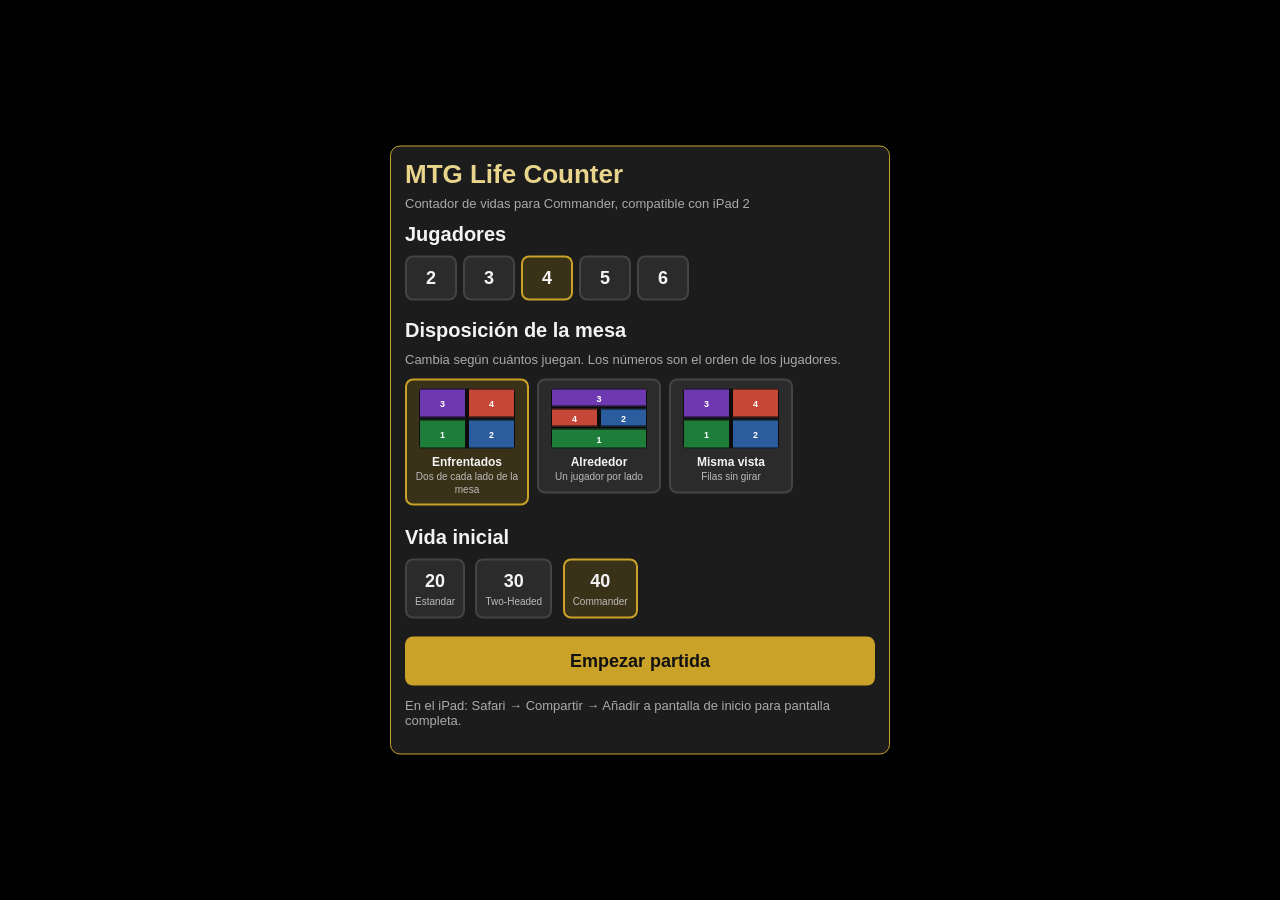
==== index.html @ 882ebb2c "Agregar icono aplicacion" ====
<!DOCTYPE html>
<html lang="es">
<head>
  <meta charset="utf-8">
  <meta http-equiv="X-UA-Compatible" content="IE=edge">
  <meta name="viewport" content="width=device-width, initial-scale=1.0, maximum-scale=1.0, user-scalable=no">
  <meta name="apple-mobile-web-app-capable" content="yes">
  <meta name="mobile-web-app-capable" content="yes">
  <meta name="apple-mobile-web-app-status-bar-style" content="black">
  <meta name="apple-mobile-web-app-title" content="Life Counter">
  <meta name="format-detection" content="telephone=no">
  <meta name="referrer" content="no-referrer">
  <title>MTG Life Counter</title>
  <link rel="manifest" href="manifest.webmanifest">
  <link rel="apple-touch-icon" href="assets/icon-180.png">
  <link rel="icon" type="image/png" sizes="192x192" href="assets/icon-192.png">
  <link rel="icon" href="favicon.svg" type="image/svg+xml">
  <meta name="theme-color" content="#000000">
  <link rel="stylesheet" href="css/app.css?v=49">
</head>
<body>
  <div id="app">
    <div id="board"></div>
    <button type="button" id="hub" class="hidden" data-act="hub" title="Menú">
      <span class="hub-shape hub-shape-out"></span>
      <span class="hub-shape hub-shape-in"></span>
      <span class="hub-bars"></span>
      <span class="hub-x">X</span>
    </button>
    <div id="winner-banner" class="hidden">
      <span id="winner-text"></span>
    </div>
    <svg id="drag-arrow" class="drag-arrow" xmlns="http://www.w3.org/2000/svg">
      <line id="drag-arrow-shadow"></line>
      <line id="drag-arrow-line"></line>
      <polygon id="drag-arrow-head"></polygon>
    </svg>
  </div>

  <div id="overlay-setup" class="overlay is-open">
    <div class="modal modal-wide">
      <h1>MTG Life Counter</h1>
      <p class="sub">Contador de vidas para Commander, compatible con iPad 2</p>

      <div id="continue-wrap" class="hidden">
        <button type="button" class="btn-gold" id="btn-continue">Continuar partida</button>
      </div>

      <h2>Jugadores</h2>
      <div id="count-row" class="choice-row"></div>

      <h2>Disposición de la mesa</h2>
      <p class="sub">Cambia según cuántos juegan. Los números son el orden de los jugadores.</p>
      <div id="layout-row" class="layout-row"></div>

      <h2>Vida inicial</h2>
      <div class="choice-row">
        <button type="button" class="choice" data-life="20">20<br><small>Estandar</small></button>
        <button type="button" class="choice" data-life="30">30<br><small>Two-Headed</small></button>
        <button type="button" class="choice selected" data-life="40">40<br><small>Commander</small></button>
      </div>

      <div class="start-row">
        <button type="button" class="btn-gold btn-lg" id="btn-start">Empezar partida</button>
      </div>
      <p class="hint">En el iPad: Safari &rarr; Compartir &rarr; A&ntilde;adir a pantalla de inicio para pantalla completa.</p>
    </div>
  </div>

  <div id="overlay-first" class="overlay">
    <div class="modal">
      <h2>¿Quién arranca?</h2>
      <p class="sub">Ese jugador queda en turno. Los demás se ven más oscuros. Siguiente pasa al próximo.</p>
      <div id="first-row"></div>
    </div>
  </div>

  <div id="overlay-player" class="overlay">
    <div class="modal">
      <h2 id="player-modal-title">Jugador</h2>
      <label class="field">Nombre
        <input type="text" id="player-name" maxlength="18" autocomplete="off" autocorrect="off">
      </label>
      <h3>Color</h3>
      <div id="color-row" class="color-row"></div>
      <h3>Fondo de carta</h3>
      <p class="sub">Busca el nombre en Scryfall (gratis) y se usa el arte como fondo.</p>
      <div class="search-row">
        <input type="text" id="player-card-query" placeholder="Atraxa" autocomplete="off" autocorrect="off" autocapitalize="off" spellcheck="false">
        <button type="button" class="btn-gold" id="btn-player-card-go">Buscar</button>
      </div>
      <div id="player-card-suggest" class="suggest-list"></div>
      <div id="player-card-status" class="sub"></div>
      <div id="player-card-preview"></div>
      <button type="button" class="btn" id="btn-player-card-clear">Quitar fondo</button>
      <label class="check">
        <input type="checkbox" id="player-partners"> Comandantes partner (2 da&ntilde;os de comandante)
      </label>
      <h3>Da&ntilde;o de comandante</h3>
      <p class="sub">Letal a 21. El + tambi&eacute;n resta vida.</p>
      <div id="cmd-list"></div>
      <h3>Contadores</h3>
      <div id="counter-list"></div>
      <div class="modal-actions">
        <button type="button" class="btn" id="btn-kill">Eliminar / revivir</button>
        <button type="button" class="btn-gold" id="btn-player-close">Listo</button>
      </div>
    </div>
  </div>

  <div id="overlay-keypad" class="overlay">
    <div class="modal modal-sm">
      <h2 id="keypad-title">Vida</h2>
      <div id="keypad-value">0</div>
      <div id="keypad"></div>
      <div class="modal-actions">
        <button type="button" class="btn" id="btn-keypad-cancel">Cancelar</button>
        <button type="button" class="btn-gold" id="btn-keypad-ok">OK</button>
      </div>
    </div>
  </div>

  <div id="overlay-dice" class="overlay">
    <div class="modal">
      <h2>Dados y moneda</h2>
      <div class="choice-row" id="dice-types"></div>
      <div class="dice-count-row">
        <span>Cantidad</span>
        <button type="button" class="tb-icon" id="dice-minus">-</button>
        <strong id="dice-count">1</strong>
        <button type="button" class="tb-icon" id="dice-plus">+</button>
      </div>
      <button type="button" class="btn-gold btn-lg" id="btn-roll">Tirar</button>
      <div id="dice-result"></div>
      <div class="modal-actions">
        <button type="button" class="btn" id="btn-coin">Moneda</button>
        <button type="button" class="btn" id="btn-dice-close">Cerrar</button>
      </div>
    </div>
  </div>

  <div id="overlay-high" class="overlay">
    <div class="modal">
      <h2>High roll (d20)</h2>
      <p class="sub">Quien saque m&aacute;s alto empieza.</p>
      <button type="button" class="btn-gold btn-lg" id="btn-high-roll">Tirar d20</button>
      <div id="high-result"></div>
      <div class="modal-actions">
        <button type="button" class="btn" id="btn-high-close">Cerrar</button>
      </div>
    </div>
  </div>

  <div id="overlay-search" class="overlay">
    <div class="modal modal-wide">
      <h2>Buscar carta</h2>
      <div class="search-row">
        <input type="text" id="card-query" placeholder="Lightning Bolt" autocomplete="off" autocorrect="off" autocapitalize="off">
        <button type="button" class="btn-gold" id="btn-card-go">Buscar</button>
      </div>
      <div id="card-status" class="sub"></div>
      <div id="card-result"></div>
      <div class="modal-actions">
        <button type="button" class="btn" id="btn-search-close">Cerrar</button>
      </div>
    </div>
  </div>

  <div id="overlay-plane" class="overlay">
    <div class="modal">
      <h2>Dado planar</h2>
      <p class="sub">4 caras vac&iacute;as, 1 caos y 1 planeswalk. El texto de los planos se lee de las cartas f&iacute;sicas.</p>
      <button type="button" class="btn-gold btn-lg" id="btn-planar-roll">Tirar dado planar</button>
      <div id="planar-result" class="planar-face">-</div>
      <label class="field">Plano actual
        <input type="text" id="plane-name" maxlength="40" placeholder="Nombre del plano" autocomplete="off">
      </label>
      <div class="modal-actions">
        <button type="button" class="btn" id="btn-plane-close">Cerrar</button>
      </div>
    </div>
  </div>

  <div id="overlay-layout" class="overlay">
    <div class="modal modal-wide">
      <h2>Disposición de la mesa</h2>
      <p class="sub">No se reinicia la partida, solo cambia cómo se sientan.</p>
      <div id="layout-row-game" class="layout-row"></div>
      <div class="modal-actions">
        <button type="button" class="btn-gold" id="btn-layout-close">Listo</button>
      </div>
    </div>
  </div>

  <div id="overlay-menu" class="overlay">
    <div class="modal">
      <h2>Menú</h2>
      <h3>Partida</h3>
      <button type="button" class="menu-item" id="btn-new" data-act="new">Nueva partida</button>
      <button type="button" class="menu-item" id="btn-fs" data-act="fs">Pantalla completa</button>
      <button type="button" class="menu-item" id="btn-layout" data-act="layout">Disposición de la mesa</button>
      <h3>Comandantes por jugador</h3>
      <p class="sub">1 es un solo comandante. 2 agrega un segundo daño de comandante.</p>
      <div id="menu-cmd-counts"></div>
      <h3>Herramientas</h3>
      <button type="button" class="menu-item" id="btn-chart" data-act="chart">Gráfico de vida</button>
      <button type="button" class="menu-item" id="btn-dice" data-act="dice">Dados y moneda</button>
      <button type="button" class="menu-item" id="btn-high" data-act="high">High roll (d20)</button>
      <button type="button" class="menu-item" id="btn-search" data-act="search">Buscar carta</button>
      <button type="button" class="menu-item" id="btn-plane" data-act="plane">Dado planar</button>
      <h3>Turno</h3>
      <div class="counter-row">
        <span id="turn-who">Turno</span>
        <div class="ctr-btns">
          <button type="button" id="btn-turn-prev" data-act="turn-prev">-</button>
          <strong id="turn-label">1</strong>
          <button type="button" id="btn-turn-next" data-act="turn-next">+</button>
        </div>
      </div>
      <h3>Cronómetro</h3>
      <div class="counter-row">
        <span id="timer-label">00:00</span>
        <div class="ctr-btns">
          <button type="button" id="btn-timer" data-act="timer">&#9654;</button>
        </div>
      </div>
      <div class="modal-actions">
        <button type="button" class="btn-gold" id="btn-menu-close">Listo</button>
      </div>
    </div>
  </div>

  <div id="overlay-strike" class="overlay">
    <div class="modal modal-sm">
      <h2 id="strike-title">Daño normal</h2>
      <p class="sub" id="strike-sub"></p>
      <div id="strike-value" class="strike-value">1</div>
      <div class="strike-row">
        <button type="button" class="btn" id="strike-minus" data-act="strike-minus">-</button>
        <button type="button" class="btn" id="strike-plus" data-act="strike-plus">+</button>
      </div>
      <div class="modal-actions">
        <button type="button" class="btn" id="strike-cancel" data-act="strike-cancel">Cancelar</button>
        <button type="button" class="btn-gold" id="strike-ok" data-act="strike-ok">Aplicar</button>
      </div>
    </div>
  </div>

  <div id="overlay-chart" class="overlay">
    <div class="modal modal-wide">
      <h2>Vida por turno</h2>
      <p class="sub">Cada línea es un jugador. El número marca el daño normal recibido en ese turno.</p>
      <div id="life-chart"></div>
      <div class="modal-actions">
        <button type="button" class="btn-gold" id="btn-chart-close" data-act="chart-close">Cerrar</button>
      </div>
    </div>
  </div>

  <div id="overlay-confirm" class="overlay">
    <div class="modal modal-sm">
      <h2>Nueva partida</h2>
      <p>Se pierde el progreso actual de la mesa.</p>
      <div class="modal-actions">
        <button type="button" class="btn" id="btn-confirm-no">Cancelar</button>
        <button type="button" class="btn-gold" id="btn-confirm-yes">Nueva</button>
      </div>
    </div>
  </div>

  <script src="js/app.js?v=53"></script>
</body>
</html>
---- css/app.css ----
html, body {
  margin: 0;
  padding: 0;
  width: 100%;
  height: 100%;
  overflow: hidden;
  background: #0b0b0b;
  color: #f3f3f3;
  font-family: Helvetica, Arial, sans-serif;
  -webkit-user-select: none;
  -moz-user-select: none;
  -ms-user-select: none;
  user-select: none;
  -webkit-tap-highlight-color: rgba(0, 0, 0, 0);
  -webkit-text-size-adjust: 100%;
  touch-action: none;
  -ms-touch-action: none;
  overscroll-behavior: none;
}

body {
  position: fixed;
  left: 0;
  top: 0;
}

* {
  -webkit-box-sizing: border-box;
  -moz-box-sizing: border-box;
  box-sizing: border-box;
}

button {
  -webkit-appearance: none;
  -moz-appearance: none;
  appearance: none;
  border: 0;
  margin: 0;
  font-family: inherit;
  color: inherit;
  background: transparent;
  cursor: pointer;
}

input[type="text"] {
  -webkit-appearance: none;
  appearance: none;
  font-family: inherit;
  font-size: 18px;
  width: 100%;
  padding: 10px 12px;
  border: 1px solid #555;
  background: #111;
  color: #fff;
  border-radius: 6px;
  -webkit-user-select: text;
  user-select: text;
}

#app {
  position: absolute;
  left: 0;
  top: 0;
  right: 0;
  bottom: 0;
  touch-action: none;
  -ms-touch-action: none;
}

.tb-btn,
.tb-icon {
  display: inline-block;
  height: 36px;
  line-height: 36px;
  padding: 0 8px;
  margin: 0 4px 0 0;
  background: #2a2a2a;
  border-radius: 5px;
  font-size: 13px;
  vertical-align: top;
  border: 1px solid #444;
  text-align: center;
}

.tb-icon {
  width: 36px;
  padding: 0;
  font-size: 13px;
}

.tb-group {
  display: inline-block;
  vertical-align: top;
  height: 36px;
  margin: 0 4px 0 0;
  background: #222;
  border-radius: 5px;
  padding: 0 3px;
  border: 1px solid #333;
  font-size: 0;
  line-height: 0;
}

.tb-group span {
  display: inline-block;
  min-width: 64px;
  text-align: center;
  font-size: 12px;
  line-height: 36px;
  height: 36px;
  vertical-align: top;
}

.tb-group .tb-icon {
  margin: 0;
  vertical-align: top;
}

#board {
  position: absolute;
  left: 0;
  top: 0;
  right: 0;
  bottom: 0;
  background: #050505;
}

#hub {
  position: absolute;
  left: 50%;
  top: 50%;
  width: 58px;
  height: 66px;
  margin-left: -29px;
  margin-top: -33px;
  z-index: 9;
  padding: 0;
  background: transparent;
  overflow: visible;
}

.hub-shape {
  position: absolute;
  left: 50%;
  width: 50px;
  height: 28px;
  margin-left: -25px;
  top: 19px;
}

.hub-shape:before,
.hub-shape:after {
  content: '';
  position: absolute;
  left: 0;
  width: 0;
  height: 0;
  border-left: 25px solid transparent;
  border-right: 25px solid transparent;
}

.hub-shape:before {
  bottom: 100%;
}

.hub-shape:after {
  top: 100%;
}

.hub-shape-out {
  background: #c9a227;
}

.hub-shape-out:before {
  border-bottom: 14px solid #c9a227;
}

.hub-shape-out:after {
  border-top: 14px solid #c9a227;
}

.hub-shape-in {
  width: 44px;
  height: 24px;
  margin-left: -22px;
  top: 21px;
  background: #161616;
}

.hub-shape-in:before {
  border-left-width: 22px;
  border-right-width: 22px;
  border-bottom: 13px solid #161616;
}

.hub-shape-in:after {
  border-left-width: 22px;
  border-right-width: 22px;
  border-top: 13px solid #161616;
}

.hub-bars,
.hub-bars:before,
.hub-bars:after {
  position: absolute;
  left: 50%;
  width: 16px;
  height: 2px;
  margin-left: -8px;
  background: #fff;
}

.hub-bars {
  top: 32px;
}

.hub-bars:before,
.hub-bars:after {
  content: '';
  left: 0;
  margin-left: 0;
}

.hub-bars:before {
  top: -6px;
}

.hub-bars:after {
  top: 6px;
}

.hub-x {
  display: none;
  position: absolute;
  left: 0;
  right: 0;
  top: 0;
  bottom: 0;
  font-size: 22px;
  font-weight: bold;
  line-height: 66px;
  text-align: center;
  color: #fff;
}

#hub.is-close .hub-bars,
#hub.is-close .hub-bars:before,
#hub.is-close .hub-bars:after {
  display: none;
}

#hub.is-close .hub-x {
  display: block;
}

body.is-fs #winner-banner {
  top: 8px;
}

.seat {
  position: absolute;
  overflow: hidden;
  -webkit-border-radius: 16px;
  border-radius: 16px;
}

.panel {
  position: absolute;
  left: 0;
  top: 0;
  width: 100%;
  height: 100%;
  overflow: hidden;
  -webkit-border-radius: 16px;
  border-radius: 16px;
  -webkit-transform-origin: 50% 50%;
  transform-origin: 50% 50%;
}

.panel.rot-180 {
  -webkit-transform: rotate(180deg) !important;
  transform: rotate(180deg) !important;
}

.panel-art {
  position: absolute;
  left: 0;
  top: 0;
  width: 100%;
  height: 100%;
  border: 0;
  display: none;
  pointer-events: none;
  z-index: 0;
  object-fit: cover;
  object-position: center center;
  -webkit-border-radius: 16px;
  border-radius: 16px;
}

.panel.has-art .panel-art {
  display: block;
}

.panel-shade {
  position: absolute;
  left: 0;
  top: 0;
  right: 0;
  bottom: 0;
  z-index: 0;
  pointer-events: none;
  display: none;
}

.panel.has-art .panel-shade {
  display: block;
  background: #000;
  opacity: 0.28;
}

.hit {
  position: absolute;
  top: 0;
  bottom: 56px;
  width: 50%;
  z-index: 1;
}

.hit-minus {
  left: 0;
}

.hit-minus .hit-sign {
  left: 50%;
}

.hit-plus {
  right: 0;
}

.hit-plus .hit-sign {
  left: 50%;
}

.hit.pressed {
  background: rgba(255, 255, 255, 0.14);
}

.hit-sign {
  position: absolute;
  left: 50%;
  top: 50%;
  width: 36px;
  height: 36px;
  margin-left: -18px;
  margin-top: 10px;
  overflow: hidden;
  font-size: 0;
  line-height: 0;
  color: transparent;
  opacity: 0.4;
  pointer-events: none;
}

.hit-sign:before,
.hit-sign:after {
  content: '';
  position: absolute;
  left: 50%;
  top: 50%;
  background: #fff;
}

.hit-minus .hit-sign:before,
.hit-plus .hit-sign:before {
  width: 28px;
  height: 4px;
  margin-left: -14px;
  margin-top: -2px;
}

.hit-plus .hit-sign:after {
  width: 4px;
  height: 28px;
  margin-left: -2px;
  margin-top: -14px;
}

.hud {
  position: absolute;
  left: 0;
  top: 0;
  right: 0;
  bottom: 0;
  z-index: 2;
  pointer-events: none;
}

.hud-top,
.hud-bot {
  position: absolute;
  left: 6px;
  right: 6px;
}

.hud-top {
  top: 8px;
  bottom: auto;
  left: 0;
  right: 0;
  height: 36px;
  padding: 0 8px;
  display: block;
  width: 100%;
  pointer-events: none;
  overflow: visible;
  z-index: 6;
  -webkit-box-sizing: border-box;
  box-sizing: border-box;
}

.hud-cell {
  display: table-cell;
  vertical-align: middle;
  height: 36px;
}

.hud-cell-menu {
  width: 36px;
}

.hud-cell-name {
  width: 99%;
}

.hud-cell-cmd {
  width: 1%;
  white-space: nowrap;
}

.hud-bot {
  bottom: 40px;
  height: 26px;
  text-align: center;
  font-size: 15px;
  line-height: 26px;
  white-space: nowrap;
  overflow: hidden;
  pointer-events: none;
}

.name {
  position: absolute;
  left: 52px;
  right: 12px;
  top: 15px;
  max-width: none;
  height: 22px;
  font-size: 14px;
  font-weight: bold;
  line-height: 22px;
  letter-spacing: 1px;
  text-align: right;
  text-transform: uppercase;
  overflow: hidden;
  white-space: nowrap;
  pointer-events: none;
  text-shadow: 0 1px 4px rgba(0, 0, 0, 0.85);
}

.cmd-nav {
  pointer-events: auto;
  white-space: nowrap;
  font-size: 0;
  line-height: 0;
  height: 36px;
}

.cmd-nav button {
  display: inline-block;
  height: 36px;
  margin: 0 0 0 4px;
  padding: 0;
  background: rgba(0, 0, 0, 0.42);
  border-radius: 4px;
  vertical-align: top;
  border: 1px solid rgba(255, 255, 255, 0.22);
  overflow: hidden;
}

.cmd-nav button:first-child {
  margin-left: 0;
}

.cmd-arrow {
  width: 36px;
  position: relative;
}

.cmd-arrow-l:before,
.cmd-arrow-r:before {
  content: '';
  position: absolute;
  top: 50%;
  left: 50%;
  width: 0;
  height: 0;
}

.cmd-arrow-l:before {
  margin-top: -6px;
  margin-left: -5px;
  border-top: 6px solid transparent;
  border-bottom: 6px solid transparent;
  border-right: 8px solid #fff;
}

.cmd-arrow-r:before {
  margin-top: -6px;
  margin-left: -3px;
  border-top: 6px solid transparent;
  border-bottom: 6px solid transparent;
  border-left: 8px solid #fff;
}

.cmd-toggle {
  width: 48px;
  min-width: 48px;
  font-size: 12px;
  font-weight: bold;
  letter-spacing: 0.4px;
  line-height: 36px;
  text-align: center;
}

.cmd-toggle.on {
  background: #c9a227;
  color: #111;
  border-color: #e8d48b;
}

.btn-menu {
  pointer-events: auto;
  display: block;
  position: absolute;
  left: 8px;
  top: 0;
  width: 36px;
  height: 36px;
  padding: 0;
  background: rgba(0, 0, 0, 0.42);
  border-radius: 4px;
  border: 1px solid rgba(255, 255, 255, 0.22);
  overflow: hidden;
}

.seat.menu-right .btn-menu {
  left: auto;
  right: 8px;
}

.seat.menu-right .name {
  left: 12px;
  right: 52px;
  text-align: left;
}

.cmd-back {
  display: inline-block;
  height: 44px;
  margin: 0 4px 0 2px;
  padding: 0 8px;
  border: 0;
  background: transparent;
  color: #fff;
  font-size: 13px;
  font-weight: bold;
  line-height: 44px;
  letter-spacing: 0.3px;
  vertical-align: top;
  pointer-events: auto;
}

.menu-bars,
.menu-bars:before,
.menu-bars:after {
  position: absolute;
  left: 10px;
  width: 16px;
  height: 2px;
  background: #fff;
}

.menu-bars {
  top: 17px;
}

.menu-bars:before,
.menu-bars:after {
  content: '';
  left: 0;
}

.menu-bars:before {
  top: -5px;
}

.menu-bars:after {
  top: 5px;
}

.life {
  position: absolute;
  left: 50%;
  top: 50%;
  width: auto;
  height: 90px;
  margin-top: -45px;
  padding: 0 6px;
  z-index: 3;
  text-align: center;
  font-size: 86px;
  font-weight: bold;
  line-height: 90px;
  white-space: nowrap;
  pointer-events: auto;
  cursor: pointer;
  text-shadow: 0 2px 8px rgba(0, 0, 0, 0.55);
  -webkit-transform: translateX(-50%);
  transform: translateX(-50%);
}

.life.small {
  font-size: 48px;
}

.delta {
  position: absolute;
  left: 0;
  right: 0;
  top: 50%;
  margin-top: -76px;
  height: 28px;
  text-align: center;
  font-size: 26px;
  font-weight: bold;
  line-height: 28px;
  pointer-events: none;
  text-shadow: 0 1px 4px rgba(0, 0, 0, 0.85);
}

.hist {
  position: absolute;
  left: 22px;
  top: 50%;
  display: inline-block;
  width: auto;
  font-size: 0;
  line-height: 0;
  text-align: center;
  pointer-events: none;
  z-index: 3;
  -webkit-transform: translateY(-50%);
  transform: translateY(-50%);
}

.hist-item {
  display: inline-block;
  position: relative;
  width: auto;
  margin: 0 0 5px 0;
  padding: 2px 8px 2px 18px;
  background: rgba(0, 0, 0, 0.82);
  border-radius: 7px;
  font-size: 12px;
  font-weight: bold;
  line-height: 16px;
  text-align: center;
  white-space: nowrap;
  color: #fff;
}

.hist-z0 {
  padding: 4px 10px 4px 22px;
  border-radius: 9px;
  font-size: 20px;
  line-height: 24px;
}

.hist-z1 {
  font-size: 16px;
  line-height: 20px;
}

.hist-z2 {
  font-size: 14px;
  line-height: 18px;
}

.hist-z3 {
  font-size: 12px;
  line-height: 16px;
}

.hist-z4 {
  font-size: 11px;
  line-height: 14px;
}

.hist-up {
  color: rgba(255, 255, 255, 0.92);
}

.hist-down {
  color: rgba(255, 90, 78, 0.95);
}

.hist-item:before {
  content: '';
  position: absolute;
  left: 7px;
  top: 50%;
  display: block;
  width: 0;
  height: 0;
  margin: 0;
  -webkit-transform: translateY(-50%);
  transform: translateY(-50%);
}

.hist-z0:before {
  left: 8px;
}

.hist-up:before {
  border-left: 4px solid transparent;
  border-right: 4px solid transparent;
  border-bottom: 5px solid rgba(255, 255, 255, 0.72);
}

.hist-down:before {
  border-left: 4px solid transparent;
  border-right: 4px solid transparent;
  border-top: 5px solid rgba(255, 90, 78, 0.95);
}

.hist-z0.hist-up:before {
  border-left-width: 5px;
  border-right-width: 5px;
  border-bottom-width: 7px;
}

.hist-z0.hist-down:before {
  border-left-width: 5px;
  border-right-width: 5px;
  border-top-width: 7px;
}

.hist-z3:before,
.hist-z4:before {
  left: 6px;
  border-left-width: 3px;
  border-right-width: 3px;
}

.hist-z3.hist-up:before,
.hist-z4.hist-up:before {
  border-bottom-width: 4px;
}

.hist-z3.hist-down:before,
.hist-z4.hist-down:before {
  border-top-width: 4px;
}

.life-caption {
  position: absolute;
  left: 16%;
  right: 16%;
  top: 50%;
  margin-top: 46px;
  text-align: center;
  font-size: 14px;
  font-weight: bold;
  letter-spacing: 0.3px;
  overflow: hidden;
  white-space: nowrap;
  text-overflow: ellipsis;
  pointer-events: none;
  text-shadow: 0 1px 0 rgba(0, 0, 0, 0.45);
}

.cmd-row {
  position: absolute;
  left: 0;
  right: 0;
  bottom: 8px;
  height: auto;
  padding: 0;
  background: none;
  text-align: center;
  white-space: nowrap;
  overflow: visible;
  pointer-events: none;
  z-index: 6;
}

.cmd-bar {
  display: inline-block;
  max-width: 96%;
  height: auto;
  min-height: 44px;
  padding: 0 6px;
  background: rgba(0, 0, 0, 0.55);
  border-radius: 22px;
  text-align: center;
  white-space: normal;
  overflow: hidden;
  pointer-events: auto;
  vertical-align: top;
}

.cmd-line {
  display: block;
  height: 44px;
  white-space: nowrap;
  font-size: 0;
  line-height: 44px;
}

.cmd-badge {
  display: inline-block;
  height: 44px;
  margin: 0 2px;
  padding: 0 10px;
  border: 0;
  border-radius: 14px;
  background: transparent;
  vertical-align: top;
  pointer-events: auto;
  color: #fff;
}

.cmd-badge.active {
  background: rgba(255, 255, 255, 0.16);
}

.cmd-badge.lethal .cmd-badge-n {
  color: #ff8d84;
}

.cmd-dot {
  display: inline-block;
  width: 12px;
  height: 12px;
  margin-right: 6px;
  border-radius: 12px;
  vertical-align: middle;
  pointer-events: none;
}

.cmd-mark {
  display: inline-block;
  margin-right: 4px;
  font-size: 11px;
  font-weight: bold;
  line-height: 44px;
  vertical-align: middle;
  pointer-events: none;
}

.cmd-badge-n {
  display: inline-block;
  font-size: 18px;
  font-weight: bold;
  line-height: 44px;
  vertical-align: middle;
  pointer-events: none;
}

.stat-line {
  display: block;
  height: 28px;
  padding: 0 2px 6px;
  white-space: nowrap;
  font-size: 0;
  line-height: 22px;
  text-align: center;
}

.stat-chip {
  display: inline-block;
  height: 22px;
  margin: 0 5px;
  vertical-align: middle;
  color: #fff;
  font-size: 15px;
  font-weight: bold;
  line-height: 22px;
}

.stat-icon {
  display: inline-block;
  width: 16px;
  height: 16px;
  margin-right: 3px;
  vertical-align: middle;
  object-fit: contain;
}

.stat-icon.ink {
  -webkit-filter: invert(1);
  filter: invert(1);
}

.stat-icon.lg {
  width: 20px;
  height: 20px;
}

.stat-n {
  display: inline-block;
  vertical-align: middle;
  pointer-events: none;
}

.stat-chip.danger .stat-n {
  color: #ff8d84;
}

.panel.cmd-mode {
  -webkit-box-shadow: none;
  box-shadow: none;
}

.tight .hud-top,
.tight .hud-cell,
.tight .btn-menu {
  height: 32px;
}

.tight .name {
  top: 12px;
  left: 48px;
  right: 10px;
  font-size: 12px;
  height: 20px;
  line-height: 20px;
}

.tight .menu-bars {
  top: 15px;
  left: 8px;
}

.tight .menu-bars,
.tight .menu-bars:before,
.tight .menu-bars:after {
  left: 8px;
  width: 14px;
}

.tight .cmd-back {
  height: 36px;
  font-size: 12px;
  line-height: 36px;
}

.tight .cmd-badge {
  height: 36px;
  padding: 0 8px;
}

.tight .cmd-row {
  height: auto;
  bottom: 4px;
}

.tight .cmd-line {
  height: 36px;
  line-height: 36px;
}

.tight .cmd-bar {
  height: auto;
  min-height: 36px;
  border-radius: 18px;
}

.tight .stat-line {
  height: 24px;
  padding-bottom: 4px;
}

.tight .stat-chip {
  height: 18px;
  margin: 0 3px;
  font-size: 13px;
  line-height: 18px;
}

.tight .stat-icon {
  width: 14px;
  height: 14px;
}

.tight .stat-icon.lg {
  width: 18px;
  height: 18px;
}

.tight .cmd-dot {
  width: 10px;
  height: 10px;
}

.tight .cmd-mark {
  font-size: 10px;
  line-height: 36px;
}

.tight .cmd-badge-n {
  font-size: 15px;
  line-height: 36px;
}

.tight .life {
  font-size: 52px;
  height: 56px;
  line-height: 56px;
  margin-top: -28px;
}

.tight .delta {
  margin-top: -52px;
  height: 22px;
  font-size: 18px;
  line-height: 22px;
}

.tight .hist {
  left: 22px;
  width: auto;
}

.seat.hist-right .hist {
  left: auto;
  right: 22px;
}

.tight .hist-item {
  width: auto;
  margin-bottom: 3px;
  padding: 1px 6px 1px 16px;
}

.tight .hist-z0 {
  font-size: 16px;
  line-height: 20px;
}

.tight .hist-z1 {
  font-size: 14px;
  line-height: 18px;
}

.tight .hist-z2,
.tight .hist-z3,
.tight .hist-z4 {
  font-size: 12px;
  line-height: 16px;
}

.tight .life-caption {
  margin-top: 30px;
  font-size: 12px;
}

.tight .hit {
  top: 0;
  bottom: 44px;
}

.tight .hit-sign {
  margin-top: 4px;
}

.tight .hit-minus .hit-sign {
  left: 42%;
}

.tight .hit-plus .hit-sign {
  left: 58%;
}

.tight .hud-bot {
  bottom: 36px;
  height: 26px;
  font-size: 13px;
  line-height: 26px;
}

.seat.has-stats .hud-bot {
  bottom: 72px;
}

.tight.has-stats .hud-bot {
  bottom: 64px;
}

.dead-mask {
  position: absolute;
  left: 0;
  top: 0;
  right: 0;
  bottom: 0;
  background: rgba(0, 0, 0, 0.55);
  z-index: 3;
  pointer-events: none;
  display: none;
  text-align: center;
}

.dead-mask.show {
  display: block;
}

.dead-mask span {
  position: absolute;
  left: 0;
  right: 0;
  top: 50%;
  margin-top: -20px;
  font-size: 28px;
  letter-spacing: 4px;
}

.chip {
  display: inline-block;
  background: rgba(0, 0, 0, 0.35);
  border-radius: 10px;
  padding: 0 10px;
  margin: 0 3px;
  font-size: 15px;
  font-weight: bold;
  line-height: 26px;
}

.chip.danger {
  background: #8a1a1a;
}

#winner-banner {
  position: absolute;
  left: 50%;
  top: 8px;
  width: 280px;
  margin-left: -140px;
  background: #c9a227;
  color: #111;
  text-align: center;
  padding: 8px 12px;
  border-radius: 8px;
  font-weight: bold;
  z-index: 6;
  pointer-events: none;
}

.drag-arrow {
  position: absolute;
  left: 0;
  top: 0;
  z-index: 8;
  pointer-events: none;
  display: none;
}

.drag-arrow.show {
  display: block;
}

#drag-arrow-shadow {
  stroke: rgba(0, 0, 0, 0.75);
  stroke-width: 8;
  stroke-linecap: round;
}

#drag-arrow-line {
  stroke: #fff;
  stroke-width: 4;
  stroke-linecap: round;
}

#drag-arrow-head {
  fill: #fff;
  stroke: rgba(0, 0, 0, 0.75);
  stroke-width: 2;
}

.seat.strike-target .panel {
  -webkit-box-shadow: inset 0 0 0 4px #fff;
  box-shadow: inset 0 0 0 4px #fff;
}

.seat.waiting:after {
  content: '';
  position: absolute;
  left: 0;
  top: 0;
  right: 0;
  bottom: 0;
  background: rgba(0, 0, 0, 0.4);
  pointer-events: none;
  z-index: 4;
  -webkit-border-radius: 16px;
  border-radius: 16px;
}

.seat.is-turn .panel {
  -webkit-box-shadow: inset 0 0 0 3px rgba(255, 255, 255, 0.9);
  box-shadow: inset 0 0 0 3px rgba(255, 255, 255, 0.9);
}

.btn-next {
  display: none;
  position: absolute;
  left: 50%;
  bottom: 70px;
  width: 112px;
  height: 36px;
  margin-left: -56px;
  z-index: 7;
  background: #c9a227;
  color: #111;
  font-weight: bold;
  font-size: 14px;
  line-height: 36px;
  border: 0;
  border-radius: 8px;
}

.seat.is-turn .btn-next {
  display: block;
}

.tight .btn-next {
  bottom: 52px;
  width: 96px;
  height: 30px;
  margin-left: -48px;
  line-height: 30px;
  font-size: 12px;
}

.first-player {
  display: block;
  width: 100%;
  margin: 0 0 8px;
  padding: 12px;
  text-align: left;
  background: #2b2b2b;
  border: 2px solid #444;
  border-radius: 8px;
  color: #fff;
  font-size: 18px;
  font-weight: bold;
}

.first-player.random {
  text-align: center;
  background: #3a3218;
  border-color: #c9a227;
  color: #e8d48b;
}

.first-swatch {
  display: inline-block;
  width: 18px;
  height: 18px;
  margin-right: 10px;
  border-radius: 9px;
  vertical-align: middle;
  border: 1px solid rgba(255, 255, 255, 0.45);
}

#turn-who {
  overflow: hidden;
  white-space: nowrap;
  text-overflow: ellipsis;
  vertical-align: top;
}

.strike-value {
  margin: 8px 0 12px;
  font-size: 64px;
  font-weight: bold;
  line-height: 1;
  text-align: center;
  color: #fff;
}

.strike-row {
  margin: 0 0 12px;
  text-align: center;
  font-size: 0;
}

.strike-row .btn {
  width: 72px;
  margin: 0 8px;
  font-size: 28px;
  font-weight: bold;
}

#life-chart {
  margin-top: 8px;
  overflow: auto;
}

#overlay-chart .modal {
  left: 10px;
  top: 10px;
  right: 10px;
  bottom: 10px;
  width: auto;
  max-width: none;
  max-height: none;
  overflow: hidden;
  -webkit-transform: none;
  transform: none;
}

#overlay-chart #life-chart {
  position: absolute;
  left: 14px;
  right: 14px;
  top: 92px;
  bottom: 62px;
  margin: 0;
  overflow: hidden;
}

#overlay-chart .chart-legend {
  position: absolute;
  left: 0;
  right: 0;
  bottom: 0;
  margin: 0;
}

#overlay-chart .modal-actions {
  position: absolute;
  right: 14px;
  bottom: 12px;
  margin: 0;
}

.life-svg {
  display: block;
  width: 100%;
  height: auto;
  background: #111;
  border-radius: 8px;
}

#overlay-chart .life-svg {
  position: absolute;
  left: 0;
  top: 0;
  width: 100%;
  height: calc(100% - 36px);
}

.chart-legend {
  margin-top: 8px;
  text-align: center;
  font-size: 0;
}

.chart-key {
  display: inline-block;
  margin: 4px 8px 0;
  font-size: 13px;
  font-weight: bold;
  line-height: 18px;
}

.chart-swatch {
  display: inline-block;
  width: 12px;
  height: 12px;
  margin-right: 5px;
  border-radius: 3px;
  vertical-align: -1px;
}

#overlay-menu .menu-item {
  display: block;
  width: 100%;
  margin: 0 0 8px;
  padding: 12px 14px;
  text-align: left;
  background: #141414;
  border: 1px solid #333;
  border-radius: 8px;
  font-size: 16px;
  font-weight: bold;
}

#overlay-menu .counter-row strong {
  min-width: 36px;
  line-height: 36px;
  font-size: 16px;
}

.hidden {
  display: none !important;
}

.overlay {
  position: absolute;
  left: 0;
  top: 0;
  right: 0;
  bottom: 0;
  background: rgba(0, 0, 0, 0.72);
  z-index: 20;
  display: none;
}

.overlay.is-open {
  display: block;
}

.modal {
  position: absolute;
  left: 50%;
  top: 50%;
  width: 440px;
  max-width: 92%;
  max-height: 86%;
  overflow: auto;
  touch-action: pan-y;
  -ms-touch-action: pan-y;
  -webkit-overflow-scrolling: touch;
  background: #1c1c1c;
  border: 1px solid #c9a227;
  border-radius: 10px;
  padding: 12px 14px 14px;
  -webkit-transform: translate(-50%, -50%);
  transform: translate(-50%, -50%);
}

.modal-wide {
  width: 500px;
}

.modal-sm {
  width: 340px;
}

.modal h1 {
  margin: 0 0 6px;
  font-size: 26px;
  color: #e8d48b;
}

.modal h2 {
  margin: 0 0 10px;
  font-size: 20px;
}

.modal h3 {
  margin: 14px 0 8px;
  font-size: 14px;
  color: #c9a227;
}

.sub, .hint {
  color: #aaa;
  font-size: 13px;
  margin: 0 0 12px;
}

.hint {
  margin-top: 12px;
}

.choice-row {
  margin: 0 0 12px;
}

.choice {
  display: inline-block;
  min-width: 52px;
  padding: 10px 8px;
  margin: 0 6px 6px 0;
  background: #2b2b2b;
  border-radius: 8px;
  border: 2px solid #444;
  text-align: center;
  font-size: 18px;
  font-weight: bold;
}

.choice small {
  display: block;
  font-size: 10px;
  font-weight: normal;
  color: #bbb;
  margin-top: 4px;
}

.choice.selected {
  border-color: #c9a227;
  background: #3a3218;
}

.btn,
.btn-gold {
  display: inline-block;
  padding: 10px 16px;
  border-radius: 8px;
  font-size: 15px;
  margin-left: 6px;
}

.btn {
  background: #333;
  border: 1px solid #555;
}

.btn-gold {
  background: #c9a227;
  color: #111;
  font-weight: bold;
}

.btn-lg {
  display: block;
  width: 100%;
  margin: 10px 0 0;
  padding: 14px 16px;
  font-size: 18px;
  text-align: center;
}

.start-row {
  margin-top: 8px;
}

.modal-actions {
  margin-top: 14px;
  text-align: right;
}

.field {
  display: block;
  margin: 8px 0 12px;
  font-size: 13px;
  color: #ccc;
}

.check {
  display: block;
  margin: 10px 0;
  font-size: 14px;
}

.color-row {
  margin-bottom: 8px;
}

.swatch {
  display: inline-block;
  width: 36px;
  height: 36px;
  margin: 0 6px 6px 0;
  border-radius: 18px;
  border: 3px solid transparent;
  vertical-align: middle;
}

.swatch.selected {
  border-color: #fff;
}

.counter-row {
  overflow: hidden;
  margin: 0 0 8px;
  background: #141414;
  border-radius: 8px;
  padding: 6px 8px;
}

.counter-row span {
  display: inline-block;
  width: 46%;
  font-size: 16px;
  font-weight: bold;
  line-height: 36px;
}

.counter-row .ctr-btns {
  float: right;
}

.counter-row button {
  width: 36px;
  height: 36px;
  background: #333;
  border-radius: 6px;
  margin-left: 4px;
}

.counter-row strong {
  display: inline-block;
  min-width: 28px;
  text-align: center;
}

#keypad-value {
  font-size: 40px;
  text-align: center;
  margin: 6px 0 10px;
  font-weight: bold;
}

.key {
  display: inline-block;
  width: 30%;
  margin: 1%;
  height: 48px;
  line-height: 48px;
  text-align: center;
  background: #2c2c2c;
  border-radius: 8px;
  font-size: 20px;
  font-weight: bold;
}

#dice-result,
#high-result {
  min-height: 48px;
  margin-top: 12px;
  text-align: center;
  font-size: 28px;
  font-weight: bold;
}

.die-pip {
  display: inline-block;
  min-width: 48px;
  padding: 8px 10px;
  margin: 4px;
  background: #111;
  border: 2px solid #c9a227;
  border-radius: 8px;
}

.high-row {
  text-align: left;
  font-size: 16px;
  font-weight: normal;
  padding: 6px 8px;
  margin: 4px 0;
  background: #111;
  border-radius: 6px;
}

.high-row.win {
  background: #3a3218;
  border: 1px solid #c9a227;
  font-weight: bold;
}

.dice-count-row {
  margin: 8px 0 4px;
  font-size: 15px;
}

.dice-count-row span,
.dice-count-row strong,
.dice-count-row button {
  display: inline-block;
  vertical-align: middle;
  margin-right: 8px;
}

.search-row {
  overflow: hidden;
  margin-bottom: 8px;
}

.search-row input {
  width: 72%;
  float: left;
}

.search-row button {
  float: right;
  width: 26%;
  padding: 10px 0;
  text-align: center;
}

.bg-preview {
  margin: 8px 0;
  overflow: hidden;
  border-radius: 8px;
  background: #111;
  max-height: 130px;
}

.bg-preview img {
  display: block;
  width: 100%;
  height: auto;
}

#btn-player-card-clear {
  margin: 0 0 10px;
}

.suggest-list {
  display: none;
  margin: 0 0 8px;
  background: #141414;
  border: 1px solid #555;
  border-radius: 6px;
  max-height: 168px;
  overflow: auto;
  -webkit-overflow-scrolling: touch;
}

.suggest-list.is-open {
  display: block;
}

.suggest-item {
  display: block;
  width: 100%;
  padding: 11px 12px;
  text-align: left;
  font-size: 15px;
  line-height: 1.25;
  background: #1c1c1c;
  border-bottom: 1px solid #333;
  border-radius: 0;
}

.suggest-item:last-child {
  border-bottom: 0;
}

.card-block {
  background: #111;
  border-radius: 8px;
  padding: 10px;
  overflow: hidden;
}

.card-block img {
  width: 120px;
  height: auto;
  float: left;
  margin-right: 12px;
  border-radius: 8px;
}

.card-meta {
  font-size: 13px;
  color: #ccc;
  line-height: 1.45;
}

.planar-face {
  text-align: center;
  font-size: 32px;
  font-weight: bold;
  padding: 18px 8px;
  margin: 10px 0;
  background: #111;
  border-radius: 10px;
  border: 1px solid #444;
}

.planar-face.chaos {
  border-color: #c94b27;
  color: #ffb089;
}

.planar-face.walk {
  border-color: #c9a227;
  color: #e8d48b;
}

#continue-wrap {
  margin-bottom: 12px;
}

#continue-wrap .btn-gold {
  width: 100%;
  text-align: center;
}

.layout-row {
  margin: 0 0 12px;
}

.layout-card {
  display: inline-block;
  width: 124px;
  margin: 0 8px 8px 0;
  padding: 8px 6px 8px;
  background: #2b2b2b;
  border: 2px solid #444;
  border-radius: 8px;
  vertical-align: top;
  text-align: center;
}

.layout-card.selected {
  border-color: #c9a227;
  background: #3a3218;
}

.layout-preview {
  position: relative;
  width: 96px;
  height: 60px;
  margin: 0 auto 6px;
  background: #0c0c0c;
  border-radius: 3px;
  overflow: hidden;
  pointer-events: none;
}

.layout-preview .mini-seat {
  pointer-events: none;
}

.mini-seat {
  position: absolute;
  background: #2f6a45;
  border: 1px solid #0c0c0c;
  color: #fff;
  font-size: 9px;
  font-weight: bold;
  text-align: center;
  overflow: hidden;
}

.layout-card strong,
.layout-card small {
  display: block;
  pointer-events: none;
}

.layout-card strong {
  font-size: 12px;
  margin-bottom: 2px;
}

.layout-card small {
  font-size: 10px;
  color: #bbb;
  font-weight: normal;
  line-height: 1.25;
}
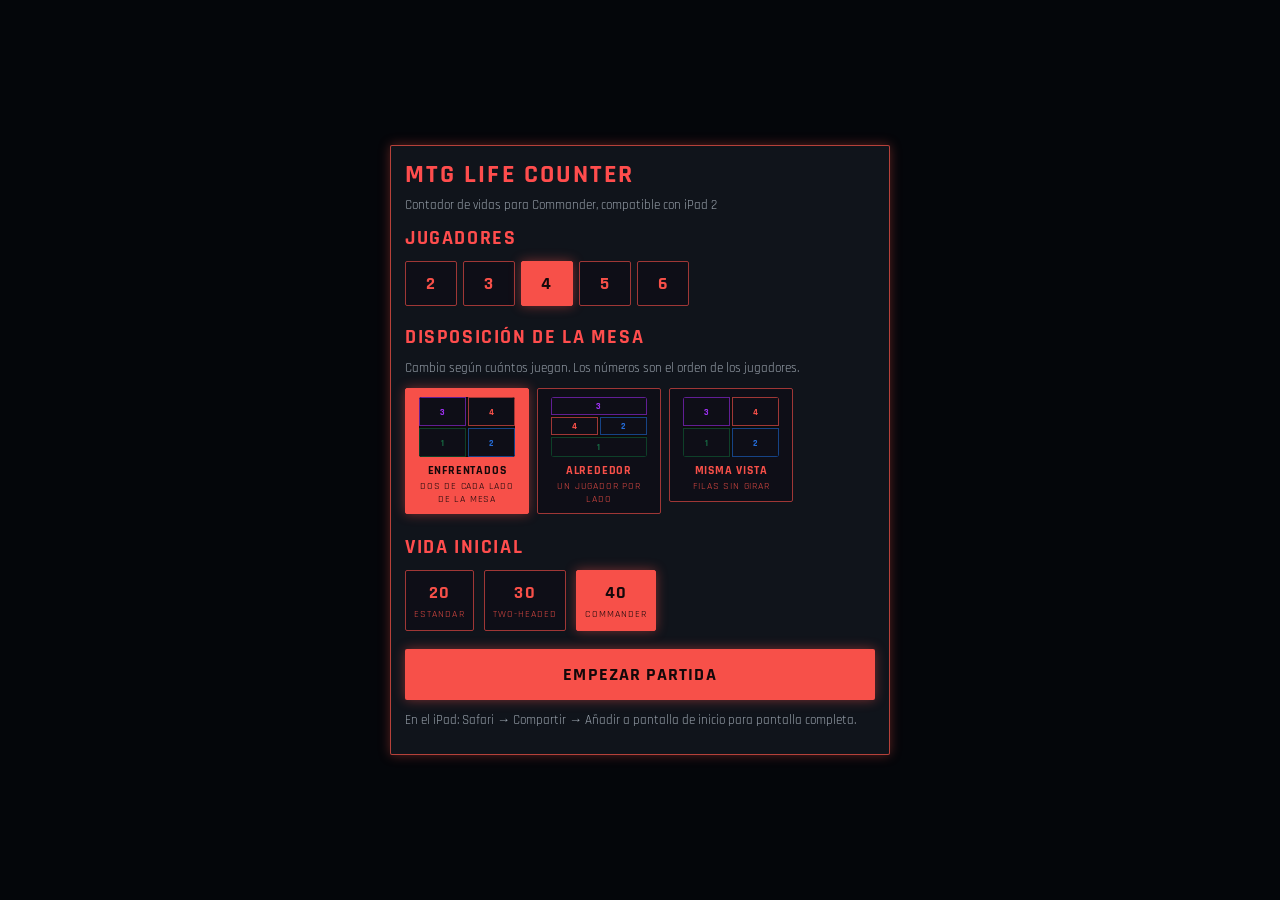
==== commit 72cb7664: "cyberpunk style v1" ====
--- a/index.html
+++ b/index.html
@@ -15,8 +15,9 @@
   <link rel="apple-touch-icon" href="assets/icon-180.png">
   <link rel="icon" type="image/png" sizes="192x192" href="assets/icon-192.png">
   <link rel="icon" href="favicon.svg" type="image/svg+xml">
-  <meta name="theme-color" content="#000000">
-  <link rel="stylesheet" href="css/app.css?v=49">
+  <meta name="theme-color" content="#07090d">
+  <link rel="stylesheet" href="https://fonts.googleapis.com/css?family=Rajdhani:500,600,700|Share+Tech+Mono">
+  <link rel="stylesheet" href="css/app.css?v=65">
 </head>
 <body>
   <div id="app">
@@ -70,7 +71,7 @@
   <div id="overlay-first" class="overlay">
     <div class="modal">
       <h2>¿Quién arranca?</h2>
-      <p class="sub">Ese jugador queda en turno. Los demás se ven más oscuros. Siguiente pasa al próximo.</p>
+      <p class="sub">Ese jugador queda en turno. Siguiente pasa al próximo.</p>
       <div id="first-row"></div>
     </div>
   </div>
@@ -268,6 +269,6 @@
     </div>
   </div>
 
-  <script src="js/app.js?v=53"></script>
+  <script src="js/app.js?v=71"></script>
 </body>
 </html>
--- a/css/app.css
+++ b/css/app.css
@@ -4,9 +4,9 @@
   width: 100%;
   height: 100%;
   overflow: hidden;
-  background: #0b0b0b;
-  color: #f3f3f3;
-  font-family: Helvetica, Arial, sans-serif;
+  background: #07090d;
+  color: #e7e9ee;
+  font-family: Rajdhani, Helvetica, Arial, sans-serif;
   -webkit-user-select: none;
   -moz-user-select: none;
   -ms-user-select: none;
@@ -168,15 +168,15 @@
 }
 
 .hub-shape-out {
-  background: #c9a227;
+  background: #ff4d4d;
 }
 
 .hub-shape-out:before {
-  border-bottom: 14px solid #c9a227;
+  border-bottom: 14px solid #ff4d4d;
 }
 
 .hub-shape-out:after {
-  border-top: 14px solid #c9a227;
+  border-top: 14px solid #ff4d4d;
 }
 
 .hub-shape-in {
@@ -535,9 +535,9 @@
 }
 
 .cmd-toggle.on {
-  background: #c9a227;
+  background: #ff4d4d;
   color: #111;
-  border-color: #e8d48b;
+  border-color: #ff8a80;
 }
 
 .btn-menu {
@@ -808,32 +808,46 @@
 
 .cmd-bar {
   display: inline-block;
+  width: 92%;
   max-width: 96%;
   height: auto;
   min-height: 44px;
-  padding: 0 6px;
-  background: rgba(0, 0, 0, 0.55);
-  border-radius: 22px;
+  padding: 4px 18px;
+  background-color: #0e0e17;
+  background-image: -webkit-repeating-linear-gradient(left, rgba(159, 55, 54, 0.65) 0, rgba(159, 55, 54, 0.65) 4px, transparent 4px, transparent 16px), -webkit-repeating-linear-gradient(left, rgba(159, 55, 54, 0.65) 0, rgba(159, 55, 54, 0.65) 4px, transparent 4px, transparent 16px), -webkit-repeating-linear-gradient(top, rgba(159, 55, 54, 0.65) 0, rgba(159, 55, 54, 0.65) 4px, transparent 4px, transparent 16px), -webkit-repeating-linear-gradient(top, rgba(159, 55, 54, 0.65) 0, rgba(159, 55, 54, 0.65) 4px, transparent 4px, transparent 16px);
+  background-image: repeating-linear-gradient(90deg, rgba(159, 55, 54, 0.65) 0, rgba(159, 55, 54, 0.65) 4px, transparent 4px, transparent 16px), repeating-linear-gradient(90deg, rgba(159, 55, 54, 0.65) 0, rgba(159, 55, 54, 0.65) 4px, transparent 4px, transparent 16px), repeating-linear-gradient(0deg, rgba(159, 55, 54, 0.65) 0, rgba(159, 55, 54, 0.65) 4px, transparent 4px, transparent 16px), repeating-linear-gradient(0deg, rgba(159, 55, 54, 0.65) 0, rgba(159, 55, 54, 0.65) 4px, transparent 4px, transparent 16px);
+  background-repeat: repeat-x, repeat-x, repeat-y, repeat-y;
+  background-size: 16px 1px, 16px 1px, 1px 16px, 1px 16px;
+  background-position: 0 0, 0 100%, 0 0, 100% 0;
+  border: 0;
+  border-radius: 2px;
   text-align: center;
   white-space: normal;
-  overflow: hidden;
+  overflow: visible;
   pointer-events: auto;
   vertical-align: top;
 }
 
 .cmd-line {
-  display: block;
+  display: -webkit-box;
+  display: -webkit-flex;
+  display: flex;
+  -webkit-box-pack: justify;
+  -webkit-box-align: center;
+  -webkit-justify-content: space-around;
+  justify-content: space-around;
+  -webkit-align-items: center;
+  align-items: center;
   height: 44px;
   white-space: nowrap;
-  font-size: 0;
   line-height: 44px;
 }
 
 .cmd-badge {
   display: inline-block;
   height: 44px;
-  margin: 0 2px;
-  padding: 0 10px;
+  margin: 0;
+  padding: 0 6px;
   border: 0;
   border-radius: 14px;
   background: transparent;
@@ -843,19 +857,15 @@
 }
 
 .cmd-badge.active {
-  background: rgba(255, 255, 255, 0.16);
-}
-
-.cmd-badge.lethal .cmd-badge-n {
-  color: #ff8d84;
+  background: rgba(255, 255, 255, 0.06);
 }
 
 .cmd-dot {
   display: inline-block;
-  width: 12px;
-  height: 12px;
-  margin-right: 6px;
-  border-radius: 12px;
+  width: 10px;
+  height: 10px;
+  margin-right: 10px;
+  border-radius: 1px;
   vertical-align: middle;
   pointer-events: none;
 }
@@ -872,8 +882,9 @@
 
 .cmd-badge-n {
   display: inline-block;
-  font-size: 18px;
-  font-weight: bold;
+  font-size: 15px;
+  font-weight: 600;
+  letter-spacing: 0.12em;
   line-height: 44px;
   vertical-align: middle;
   pointer-events: none;
@@ -983,9 +994,11 @@
 }
 
 .tight .cmd-bar {
+  width: 96%;
   height: auto;
   min-height: 36px;
-  border-radius: 18px;
+  padding: 2px 8px;
+  border-radius: 2px;
 }
 
 .tight .stat-line {
@@ -1011,8 +1024,9 @@
 }
 
 .tight .cmd-dot {
-  width: 10px;
-  height: 10px;
+  width: 8px;
+  height: 8px;
+  margin-right: 6px;
 }
 
 .tight .cmd-mark {
@@ -1021,7 +1035,8 @@
 }
 
 .tight .cmd-badge-n {
-  font-size: 15px;
+  font-size: 13px;
+  letter-spacing: 0.08em;
   line-height: 36px;
 }
 
@@ -1157,7 +1172,7 @@
   top: 8px;
   width: 280px;
   margin-left: -140px;
-  background: #c9a227;
+  background: #ff4d4d;
   color: #111;
   text-align: center;
   padding: 8px 12px;
@@ -1203,23 +1218,9 @@
   box-shadow: inset 0 0 0 4px #fff;
 }
 
-.seat.waiting:after {
-  content: '';
-  position: absolute;
-  left: 0;
-  top: 0;
-  right: 0;
-  bottom: 0;
-  background: rgba(0, 0, 0, 0.4);
-  pointer-events: none;
-  z-index: 4;
-  -webkit-border-radius: 16px;
-  border-radius: 16px;
-}
-
 .seat.is-turn .panel {
-  -webkit-box-shadow: inset 0 0 0 3px rgba(255, 255, 255, 0.9);
-  box-shadow: inset 0 0 0 3px rgba(255, 255, 255, 0.9);
+  -webkit-box-shadow: inset 0 0 0 3px #10141b;
+  box-shadow: inset 0 0 0 3px #10141b;
 }
 
 .btn-next {
@@ -1231,7 +1232,7 @@
   height: 36px;
   margin-left: -56px;
   z-index: 7;
-  background: #c9a227;
+  background: #ff4d4d;
   color: #111;
   font-weight: bold;
   font-size: 14px;
@@ -1269,9 +1270,9 @@
 
 .first-player.random {
   text-align: center;
-  background: #3a3218;
-  border-color: #c9a227;
-  color: #e8d48b;
+  background: #2a1418;
+  border-color: #ff4d4d;
+  color: #ff8a80;
 }
 
 .first-swatch {
@@ -1445,7 +1446,7 @@
   -ms-touch-action: pan-y;
   -webkit-overflow-scrolling: touch;
   background: #1c1c1c;
-  border: 1px solid #c9a227;
+  border: 1px solid #ff4d4d;
   border-radius: 10px;
   padding: 12px 14px 14px;
   -webkit-transform: translate(-50%, -50%);
@@ -1463,7 +1464,7 @@
 .modal h1 {
   margin: 0 0 6px;
   font-size: 26px;
-  color: #e8d48b;
+  color: #ff8a80;
 }
 
 .modal h2 {
@@ -1474,7 +1475,7 @@
 .modal h3 {
   margin: 14px 0 8px;
   font-size: 14px;
-  color: #c9a227;
+  color: #ff4d4d;
 }
 
 .sub, .hint {
@@ -1513,8 +1514,8 @@
 }
 
 .choice.selected {
-  border-color: #c9a227;
-  background: #3a3218;
+  border-color: #ff4d4d;
+  background: #2a1418;
 }
 
 .btn,
@@ -1532,7 +1533,7 @@
 }
 
 .btn-gold {
-  background: #c9a227;
+  background: #ff4d4d;
   color: #111;
   font-weight: bold;
 }
@@ -1655,7 +1656,7 @@
   padding: 8px 10px;
   margin: 4px;
   background: #111;
-  border: 2px solid #c9a227;
+  border: 2px solid #ff4d4d;
   border-radius: 8px;
 }
 
@@ -1670,8 +1671,8 @@
 }
 
 .high-row.win {
-  background: #3a3218;
-  border: 1px solid #c9a227;
+  background: #2a1418;
+  border: 1px solid #ff4d4d;
   font-weight: bold;
 }
 
@@ -1792,8 +1793,8 @@
 }
 
 .planar-face.walk {
-  border-color: #c9a227;
-  color: #e8d48b;
+  border-color: #ff4d4d;
+  color: #ff8a80;
 }
 
 #continue-wrap {
@@ -1822,8 +1823,8 @@
 }
 
 .layout-card.selected {
-  border-color: #c9a227;
-  background: #3a3218;
+  border-color: #ff4d4d;
+  background: #2a1418;
 }
 
 .layout-preview {
@@ -1865,7 +1866,340 @@
 
 .layout-card small {
   font-size: 10px;
-  color: #bbb;
+  color: #9aa3ad;
   font-weight: normal;
   line-height: 1.25;
 }
+
+.life,
+.delta,
+#keypad-value,
+.strike-value,
+#turn-label,
+.die-pip,
+.planar-face,
+#dice-result,
+#high-result {
+  font-family: "Share Tech Mono", Courier, monospace;
+}
+
+#board {
+  background: #07090d;
+}
+
+input[type="text"] {
+  background: #0c0f14;
+  border: 1px solid rgba(255, 77, 77, 0.45);
+  border-radius: 2px;
+  color: #f2f4f8;
+}
+
+input[type="text"]:focus {
+  outline: none;
+  border-color: #ff4d4d;
+  -webkit-box-shadow: 0 0 12px rgba(255, 77, 77, 0.35);
+  box-shadow: 0 0 12px rgba(255, 77, 77, 0.35);
+}
+
+.modal {
+  background: #10141b;
+  border: 1px solid rgba(252, 84, 72, 0.7);
+  border-radius: 2px;
+  -webkit-box-shadow: 0 0 12px rgba(252, 84, 72, 0.35);
+  box-shadow: 0 0 12px rgba(252, 84, 72, 0.35);
+}
+
+.modal h1,
+.modal h2 {
+  color: #ff4d4d;
+  font-weight: 700;
+  letter-spacing: 0.08em;
+  text-transform: uppercase;
+}
+
+.modal h3 {
+  color: #3ad7f5;
+  letter-spacing: 0.12em;
+  text-transform: uppercase;
+  font-weight: 600;
+}
+
+.sub,
+.hint {
+  color: #9aa3ad;
+}
+
+.overlay {
+  background: rgba(4, 6, 10, 0.84);
+}
+
+.btn,
+.btn-gold,
+.btn-next,
+.choice,
+.key,
+.counter-row button,
+#overlay-menu .menu-item,
+.first-player,
+.layout-card,
+.suggest-item {
+  border-radius: 2px;
+  letter-spacing: 0.06em;
+  text-transform: uppercase;
+}
+
+.btn,
+.choice,
+.key,
+.first-player,
+.layout-card,
+.suggest-item,
+#overlay-menu .menu-item {
+  background: #0e0e17;
+  border: 1px solid #9f3736;
+  color: #f75049;
+  -webkit-box-shadow: none;
+  box-shadow: none;
+}
+
+.choice small,
+.layout-card small {
+  color: #da4842;
+}
+
+.first-player.random {
+  background: #542226;
+  border-color: #9f3736;
+  color: #f75049;
+}
+
+@media (hover: hover) {
+  .btn:hover,
+  .choice:hover,
+  .key:hover,
+  .first-player:hover,
+  .layout-card:hover,
+  .suggest-item:hover,
+  #overlay-menu .menu-item:hover {
+    background: #542226;
+    border-color: #9f3736;
+    color: #f75049;
+    -webkit-box-shadow: none;
+    box-shadow: none;
+  }
+
+  #overlay-menu .menu-item:hover:after {
+    content: '';
+    position: absolute;
+    right: 14px;
+    top: 50%;
+    width: 8px;
+    height: 8px;
+    margin-top: -5px;
+    border-top: 2px solid #f75049;
+    border-right: 2px solid #f75049;
+    -webkit-transform: rotate(45deg);
+    transform: rotate(45deg);
+  }
+}
+
+.btn-gold,
+.btn-next,
+#winner-banner,
+.choice.selected,
+.choice.selected:hover,
+.layout-card.selected,
+.layout-card.selected:hover,
+.key:active,
+.btn:active,
+.choice:active,
+.first-player:active,
+.layout-card:active,
+.suggest-item:active,
+#overlay-menu .menu-item:active {
+  background: #f75049;
+  border-color: #f75049;
+  color: #14080a;
+  -webkit-box-shadow: 0 0 12px rgba(247, 80, 73, 0.45);
+  box-shadow: 0 0 12px rgba(247, 80, 73, 0.45);
+}
+
+.choice.selected small,
+.choice.selected:hover small,
+.layout-card.selected small,
+.layout-card.selected:hover small {
+  color: #14080a;
+}
+
+.btn:disabled,
+.btn-gold:disabled,
+.choice:disabled,
+.key:disabled,
+.first-player:disabled,
+.layout-card:disabled,
+#overlay-menu .menu-item:disabled,
+.btn.is-off,
+.choice.is-off,
+#overlay-menu .menu-item.is-off {
+  background: #0e0e17;
+  border: 1px solid #4e4e51;
+  color: #747474;
+  -webkit-box-shadow: none;
+  box-shadow: none;
+}
+
+#overlay-menu .menu-item {
+  position: relative;
+  padding-right: 32px;
+}
+
+#overlay-menu .menu-item:active:after {
+  content: '';
+  position: absolute;
+  right: 14px;
+  top: 50%;
+  width: 8px;
+  height: 8px;
+  margin-top: -5px;
+  border-top: 2px solid #14080a;
+  border-right: 2px solid #14080a;
+  -webkit-transform: rotate(45deg);
+  transform: rotate(45deg);
+}
+
+#overlay-menu .menu-item:active:after {
+  border-color: #14080a;
+}
+
+.counter-row button {
+  background: #1a1f29;
+  border: 1px solid rgba(58, 215, 245, 0.35);
+  color: #d7fbff;
+}
+
+.name {
+  letter-spacing: 0.14em;
+}
+
+.seat.is-turn .panel {
+  -webkit-box-shadow: inset 0 0 0 3px #10141b;
+  box-shadow: inset 0 0 0 3px #10141b;
+}
+
+.seat.ink-dark .life,
+.seat.ink-dark .delta,
+.seat.ink-dark .name,
+.seat.ink-dark .life-caption {
+  color: #14080a;
+  text-shadow: none;
+}
+
+.seat.ink-dark .hit-sign:before,
+.seat.ink-dark .hit-sign:after {
+  background: #14080a;
+}
+
+.seat.tone-c0 .life,
+.seat.tone-c0 .delta,
+.seat.tone-c0 .name,
+.seat.tone-c0 .life-caption { color: #176842; text-shadow: none; }
+.seat.tone-c0 .hit-sign:before,
+.seat.tone-c0 .hit-sign:after { background: #176842; }
+
+.seat.tone-c1 .life,
+.seat.tone-c1 .delta,
+.seat.tone-c1 .name,
+.seat.tone-c1 .life-caption { color: #246CD8; text-shadow: none; }
+.seat.tone-c1 .hit-sign:before,
+.seat.tone-c1 .hit-sign:after { background: #246CD8; }
+
+.seat.tone-c2 .life,
+.seat.tone-c2 .delta,
+.seat.tone-c2 .name,
+.seat.tone-c2 .life-caption { color: #9C30F0; text-shadow: none; }
+.seat.tone-c2 .hit-sign:before,
+.seat.tone-c2 .hit-sign:after { background: #9C30F0; }
+
+.seat.tone-c3 .life,
+.seat.tone-c3 .delta,
+.seat.tone-c3 .name,
+.seat.tone-c3 .life-caption { color: #f75049; text-shadow: none; }
+.seat.tone-c3 .hit-sign:before,
+.seat.tone-c3 .hit-sign:after { background: #f75049; }
+
+.seat.tone-c4 .life,
+.seat.tone-c4 .delta,
+.seat.tone-c4 .name,
+.seat.tone-c4 .life-caption { color: #D8CCCC; text-shadow: none; }
+.seat.tone-c4 .hit-sign:before,
+.seat.tone-c4 .hit-sign:after { background: #D8CCCC; }
+
+.seat.tone-c5 .life,
+.seat.tone-c5 .delta,
+.seat.tone-c5 .name,
+.seat.tone-c5 .life-caption { color: #00FCE4; text-shadow: none; }
+.seat.tone-c5 .hit-sign:before,
+.seat.tone-c5 .hit-sign:after { background: #00FCE4; }
+
+.seat.tone-c6 .life,
+.seat.tone-c6 .delta,
+.seat.tone-c6 .name,
+.seat.tone-c6 .life-caption { color: #F0B43C; text-shadow: none; }
+.seat.tone-c6 .hit-sign:before,
+.seat.tone-c6 .hit-sign:after { background: #F0B43C; }
+
+.seat.tone-c7 .life,
+.seat.tone-c7 .delta,
+.seat.tone-c7 .name,
+.seat.tone-c7 .life-caption { color: #FC8484; text-shadow: none; }
+.seat.tone-c7 .hit-sign:before,
+.seat.tone-c7 .hit-sign:after { background: #FC8484; }
+
+.seat.tone-c8 .life,
+.seat.tone-c8 .delta,
+.seat.tone-c8 .name,
+.seat.tone-c8 .life-caption { color: #FC9030; text-shadow: none; }
+.seat.tone-c8 .hit-sign:before,
+.seat.tone-c8 .hit-sign:after { background: #FC9030; }
+
+.seat.tone-c9 .life,
+.seat.tone-c9 .delta,
+.seat.tone-c9 .name,
+.seat.tone-c9 .life-caption { color: #3C9CA8; text-shadow: none; }
+.seat.tone-c9 .hit-sign:before,
+.seat.tone-c9 .hit-sign:after { background: #3C9CA8; }
+
+html,
+.modal,
+.suggest-list {
+  scrollbar-width: thin;
+  scrollbar-color: #9f3736 #0e0e17;
+}
+
+::-webkit-scrollbar {
+  width: 8px;
+  height: 8px;
+}
+
+::-webkit-scrollbar-track {
+  background: #0e0e17;
+}
+
+::-webkit-scrollbar-thumb {
+  background: #542226;
+  border: 1px solid #9f3736;
+  border-radius: 2px;
+}
+
+::-webkit-scrollbar-thumb:hover {
+  background: #9f3736;
+}
+
+::-webkit-scrollbar-thumb:active {
+  background: #f75049;
+  border-color: #f75049;
+}
+
+::-webkit-scrollbar-corner {
+  background: #0e0e17;
+}
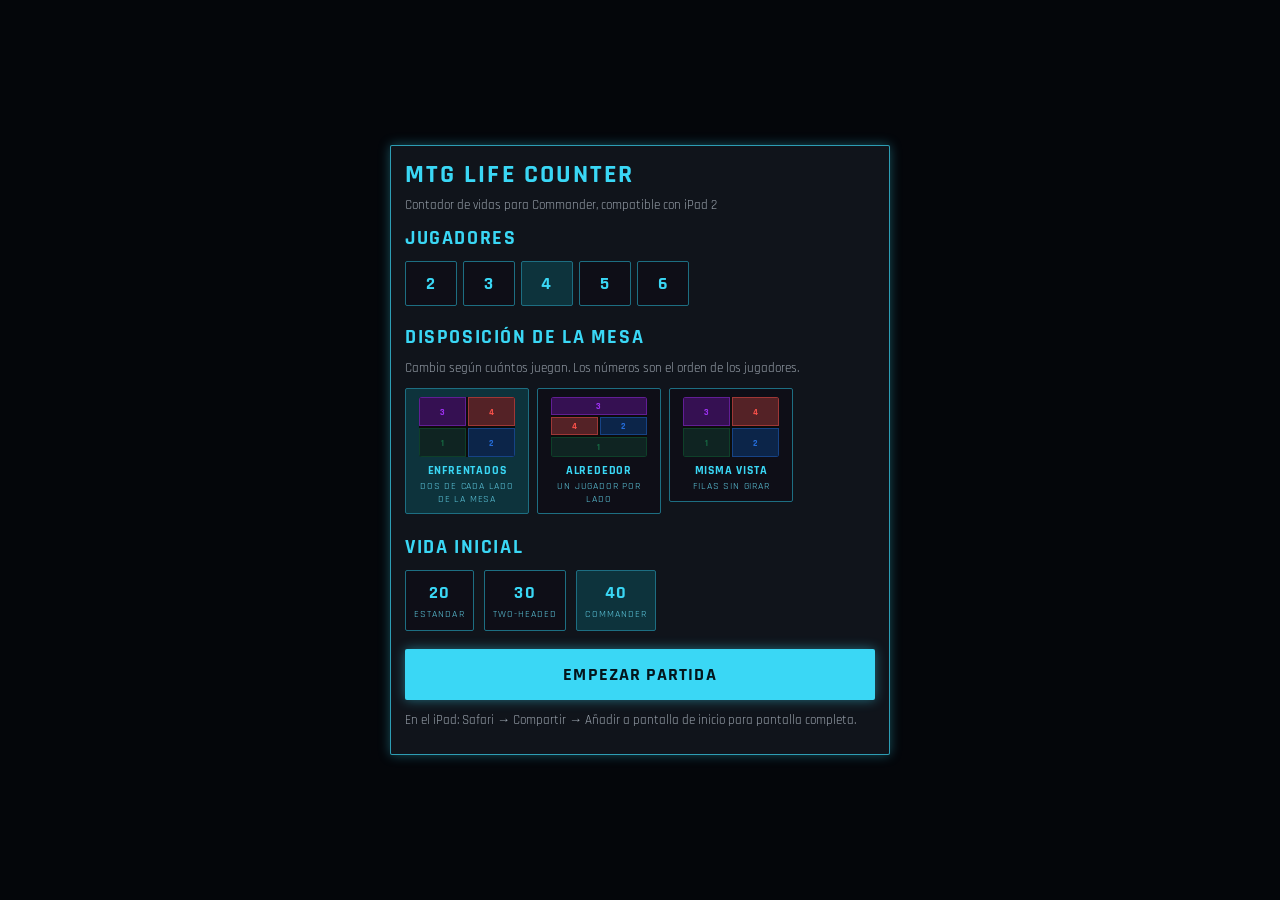
==== commit 5ed1e4fd: "cyberpunk v3" ====
--- a/index.html
+++ b/index.html
@@ -17,7 +17,7 @@
   <link rel="icon" href="favicon.svg" type="image/svg+xml">
   <meta name="theme-color" content="#07090d">
   <link rel="stylesheet" href="https://fonts.googleapis.com/css?family=Rajdhani:500,600,700|Share+Tech+Mono">
-  <link rel="stylesheet" href="css/app.css?v=65">
+  <link rel="stylesheet" href="css/app.css?v=78">
 </head>
 <body>
   <div id="app">
@@ -269,6 +269,6 @@
     </div>
   </div>
 
-  <script src="js/app.js?v=71"></script>
+  <script src="js/app.js?v=82"></script>
 </body>
 </html>
--- a/css/app.css
+++ b/css/app.css
@@ -122,6 +122,7 @@
   top: 0;
   right: 0;
   bottom: 0;
+  z-index: 1;
   background: #050505;
 }
 
@@ -129,74 +130,22 @@
   position: absolute;
   left: 50%;
   top: 50%;
-  width: 58px;
-  height: 66px;
-  margin-left: -29px;
-  margin-top: -33px;
-  z-index: 9;
+  width: 44px;
+  height: 44px;
+  margin-left: -22px;
+  margin-top: -22px;
+  z-index: 2;
   padding: 0;
-  background: transparent;
-  overflow: visible;
+  background: #0e0e17;
+  border: 0;
+  border-radius: 2px;
+  -webkit-box-shadow: none;
+  box-shadow: none;
+  overflow: hidden;
 }
 
 .hub-shape {
-  position: absolute;
-  left: 50%;
-  width: 50px;
-  height: 28px;
-  margin-left: -25px;
-  top: 19px;
-}
-
-.hub-shape:before,
-.hub-shape:after {
-  content: '';
-  position: absolute;
-  left: 0;
-  width: 0;
-  height: 0;
-  border-left: 25px solid transparent;
-  border-right: 25px solid transparent;
-}
-
-.hub-shape:before {
-  bottom: 100%;
-}
-
-.hub-shape:after {
-  top: 100%;
-}
-
-.hub-shape-out {
-  background: #ff4d4d;
-}
-
-.hub-shape-out:before {
-  border-bottom: 14px solid #ff4d4d;
-}
-
-.hub-shape-out:after {
-  border-top: 14px solid #ff4d4d;
-}
-
-.hub-shape-in {
-  width: 44px;
-  height: 24px;
-  margin-left: -22px;
-  top: 21px;
-  background: #161616;
-}
-
-.hub-shape-in:before {
-  border-left-width: 22px;
-  border-right-width: 22px;
-  border-bottom: 13px solid #161616;
-}
-
-.hub-shape-in:after {
-  border-left-width: 22px;
-  border-right-width: 22px;
-  border-top: 13px solid #161616;
+  display: none;
 }
 
 .hub-bars,
@@ -207,11 +156,11 @@
   width: 16px;
   height: 2px;
   margin-left: -8px;
-  background: #fff;
+  background: #3ad7f5;
 }
 
 .hub-bars {
-  top: 32px;
+  top: 21px;
 }
 
 .hub-bars:before,
@@ -236,11 +185,11 @@
   right: 0;
   top: 0;
   bottom: 0;
-  font-size: 22px;
-  font-weight: bold;
-  line-height: 66px;
-  text-align: center;
-  color: #fff;
+  font-size: 18px;
+  font-weight: bold;
+  line-height: 42px;
+  text-align: center;
+  color: #3ad7f5;
 }
 
 #hub.is-close .hub-bars,
@@ -259,9 +208,16 @@
 
 .seat {
   position: absolute;
-  overflow: hidden;
-  -webkit-border-radius: 16px;
-  border-radius: 16px;
+  overflow: visible;
+}
+
+.seat-frame {
+  position: absolute;
+  left: 0;
+  top: 0;
+  pointer-events: none;
+  -webkit-transform-origin: 50% 50%;
+  transform-origin: 50% 50%;
 }
 
 .panel {
@@ -271,13 +227,12 @@
   width: 100%;
   height: 100%;
   overflow: hidden;
-  -webkit-border-radius: 16px;
-  border-radius: 16px;
   -webkit-transform-origin: 50% 50%;
   transform-origin: 50% 50%;
 }
 
-.panel.rot-180 {
+.panel.rot-180,
+.seat-frame.rot-180 {
   -webkit-transform: rotate(180deg) !important;
   transform: rotate(180deg) !important;
 }
@@ -294,8 +249,6 @@
   z-index: 0;
   object-fit: cover;
   object-position: center center;
-  -webkit-border-radius: 16px;
-  border-radius: 16px;
 }
 
 .panel.has-art .panel-art {
@@ -452,7 +405,8 @@
 
 .name {
   position: absolute;
-  left: 52px;
+  left: -webkit-calc(50% + 64px);
+  left: calc(50% + 64px);
   right: 12px;
   top: 15px;
   max-width: none;
@@ -535,9 +489,9 @@
 }
 
 .cmd-toggle.on {
-  background: #ff4d4d;
-  color: #111;
-  border-color: #ff8a80;
+  background: #3ad7f5;
+  color: #04161c;
+  border-color: #8eecff;
 }
 
 .btn-menu {
@@ -545,13 +499,15 @@
   display: block;
   position: absolute;
   left: 8px;
-  top: 0;
+  top: 8px;
   width: 36px;
   height: 36px;
   padding: 0;
-  background: rgba(0, 0, 0, 0.42);
-  border-radius: 4px;
-  border: 1px solid rgba(255, 255, 255, 0.22);
+  background: #0e0e17;
+  border-radius: 2px;
+  border: 0;
+  -webkit-box-shadow: none;
+  box-shadow: none;
   overflow: hidden;
 }
 
@@ -560,9 +516,31 @@
   right: 8px;
 }
 
+.btn-menu:before,
+#hub:before {
+  content: '';
+  position: absolute;
+  left: 0;
+  top: 0;
+  right: 0;
+  bottom: 0;
+  pointer-events: none;
+  background-image: -webkit-repeating-linear-gradient(left, rgba(29, 110, 130, 0.65) 0, rgba(29, 110, 130, 0.65) 4px, transparent 4px, transparent 16px), -webkit-repeating-linear-gradient(left, rgba(29, 110, 130, 0.65) 0, rgba(29, 110, 130, 0.65) 4px, transparent 4px, transparent 16px), -webkit-repeating-linear-gradient(top, rgba(29, 110, 130, 0.65) 0, rgba(29, 110, 130, 0.65) 4px, transparent 4px, transparent 16px), -webkit-repeating-linear-gradient(top, rgba(29, 110, 130, 0.65) 0, rgba(29, 110, 130, 0.65) 4px, transparent 4px, transparent 16px);
+  background-image: repeating-linear-gradient(90deg, rgba(29, 110, 130, 0.65) 0, rgba(29, 110, 130, 0.65) 4px, transparent 4px, transparent 16px), repeating-linear-gradient(90deg, rgba(29, 110, 130, 0.65) 0, rgba(29, 110, 130, 0.65) 4px, transparent 4px, transparent 16px), repeating-linear-gradient(0deg, rgba(29, 110, 130, 0.65) 0, rgba(29, 110, 130, 0.65) 4px, transparent 4px, transparent 16px), repeating-linear-gradient(0deg, rgba(29, 110, 130, 0.65) 0, rgba(29, 110, 130, 0.65) 4px, transparent 4px, transparent 16px);
+  background-repeat: repeat-x, repeat-x, repeat-y, repeat-y;
+  background-size: 16px 1px, 16px 1px, 1px 16px, 1px 16px;
+  background-position: 0 0, 0 100%, 0 0, 100% 0;
+}
+
+.btn-menu:active:before,
+#hub:active:before {
+  display: none;
+}
+
 .seat.menu-right .name {
   left: 12px;
-  right: 52px;
+  right: -webkit-calc(50% + 64px);
+  right: calc(50% + 64px);
   text-align: left;
 }
 
@@ -589,7 +567,7 @@
   left: 10px;
   width: 16px;
   height: 2px;
-  background: #fff;
+  background: #3ad7f5;
 }
 
 .menu-bars {
@@ -814,8 +792,8 @@
   min-height: 44px;
   padding: 4px 18px;
   background-color: #0e0e17;
-  background-image: -webkit-repeating-linear-gradient(left, rgba(159, 55, 54, 0.65) 0, rgba(159, 55, 54, 0.65) 4px, transparent 4px, transparent 16px), -webkit-repeating-linear-gradient(left, rgba(159, 55, 54, 0.65) 0, rgba(159, 55, 54, 0.65) 4px, transparent 4px, transparent 16px), -webkit-repeating-linear-gradient(top, rgba(159, 55, 54, 0.65) 0, rgba(159, 55, 54, 0.65) 4px, transparent 4px, transparent 16px), -webkit-repeating-linear-gradient(top, rgba(159, 55, 54, 0.65) 0, rgba(159, 55, 54, 0.65) 4px, transparent 4px, transparent 16px);
-  background-image: repeating-linear-gradient(90deg, rgba(159, 55, 54, 0.65) 0, rgba(159, 55, 54, 0.65) 4px, transparent 4px, transparent 16px), repeating-linear-gradient(90deg, rgba(159, 55, 54, 0.65) 0, rgba(159, 55, 54, 0.65) 4px, transparent 4px, transparent 16px), repeating-linear-gradient(0deg, rgba(159, 55, 54, 0.65) 0, rgba(159, 55, 54, 0.65) 4px, transparent 4px, transparent 16px), repeating-linear-gradient(0deg, rgba(159, 55, 54, 0.65) 0, rgba(159, 55, 54, 0.65) 4px, transparent 4px, transparent 16px);
+  background-image: -webkit-repeating-linear-gradient(left, rgba(29, 110, 130, 0.65) 0, rgba(29, 110, 130, 0.65) 4px, transparent 4px, transparent 16px), -webkit-repeating-linear-gradient(left, rgba(29, 110, 130, 0.65) 0, rgba(29, 110, 130, 0.65) 4px, transparent 4px, transparent 16px), -webkit-repeating-linear-gradient(top, rgba(29, 110, 130, 0.65) 0, rgba(29, 110, 130, 0.65) 4px, transparent 4px, transparent 16px), -webkit-repeating-linear-gradient(top, rgba(29, 110, 130, 0.65) 0, rgba(29, 110, 130, 0.65) 4px, transparent 4px, transparent 16px);
+  background-image: repeating-linear-gradient(90deg, rgba(29, 110, 130, 0.65) 0, rgba(29, 110, 130, 0.65) 4px, transparent 4px, transparent 16px), repeating-linear-gradient(90deg, rgba(29, 110, 130, 0.65) 0, rgba(29, 110, 130, 0.65) 4px, transparent 4px, transparent 16px), repeating-linear-gradient(0deg, rgba(29, 110, 130, 0.65) 0, rgba(29, 110, 130, 0.65) 4px, transparent 4px, transparent 16px), repeating-linear-gradient(0deg, rgba(29, 110, 130, 0.65) 0, rgba(29, 110, 130, 0.65) 4px, transparent 4px, transparent 16px);
   background-repeat: repeat-x, repeat-x, repeat-y, repeat-y;
   background-size: 16px 1px, 16px 1px, 1px 16px, 1px 16px;
   background-position: 0 0, 0 100%, 0 0, 100% 0;
@@ -953,11 +931,18 @@
 
 .tight .name {
   top: 12px;
-  left: 48px;
+  left: -webkit-calc(50% + 54px);
+  left: calc(50% + 54px);
   right: 10px;
   font-size: 12px;
   height: 20px;
   line-height: 20px;
+}
+
+.seat.menu-right.tight .name {
+  left: 10px;
+  right: -webkit-calc(50% + 54px);
+  right: calc(50% + 54px);
 }
 
 .tight .menu-bars {
@@ -1172,13 +1157,13 @@
   top: 8px;
   width: 280px;
   margin-left: -140px;
-  background: #ff4d4d;
+  background: #3ad7f5;
   color: #111;
   text-align: center;
   padding: 8px 12px;
   border-radius: 8px;
   font-weight: bold;
-  z-index: 6;
+  z-index: 3;
   pointer-events: none;
 }
 
@@ -1186,7 +1171,7 @@
   position: absolute;
   left: 0;
   top: 0;
-  z-index: 8;
+  z-index: 10;
   pointer-events: none;
   display: none;
 }
@@ -1196,26 +1181,25 @@
 }
 
 #drag-arrow-shadow {
-  stroke: rgba(0, 0, 0, 0.75);
-  stroke-width: 8;
+  stroke: rgba(58, 215, 245, 0.45);
+  stroke-width: 12;
   stroke-linecap: round;
 }
 
 #drag-arrow-line {
-  stroke: #fff;
-  stroke-width: 4;
+  stroke: #3ad7f5;
+  stroke-width: 3;
   stroke-linecap: round;
 }
 
 #drag-arrow-head {
-  fill: #fff;
-  stroke: rgba(0, 0, 0, 0.75);
-  stroke-width: 2;
+  fill: #3ad7f5;
+  stroke: none;
 }
 
 .seat.strike-target .panel {
-  -webkit-box-shadow: inset 0 0 0 4px #fff;
-  box-shadow: inset 0 0 0 4px #fff;
+  -webkit-box-shadow: inset 0 0 0 2px #3ad7f5;
+  box-shadow: inset 0 0 0 2px #3ad7f5;
 }
 
 .seat.is-turn .panel {
@@ -1227,18 +1211,21 @@
   display: none;
   position: absolute;
   left: 50%;
-  bottom: 70px;
+  top: 8px;
+  bottom: auto;
   width: 112px;
   height: 36px;
   margin-left: -56px;
   z-index: 7;
-  background: #ff4d4d;
-  color: #111;
+  background: transparent;
+  color: #fff;
   font-weight: bold;
   font-size: 14px;
   line-height: 36px;
   border: 0;
-  border-radius: 8px;
+  border-radius: 0;
+  -webkit-box-shadow: none;
+  box-shadow: none;
 }
 
 .seat.is-turn .btn-next {
@@ -1246,7 +1233,8 @@
 }
 
 .tight .btn-next {
-  bottom: 52px;
+  top: 8px;
+  bottom: auto;
   width: 96px;
   height: 30px;
   margin-left: -48px;
@@ -1270,9 +1258,9 @@
 
 .first-player.random {
   text-align: center;
-  background: #2a1418;
-  border-color: #ff4d4d;
-  color: #ff8a80;
+  background: #0a242c;
+  border-color: #3ad7f5;
+  color: #8eecff;
 }
 
 .first-swatch {
@@ -1446,7 +1434,7 @@
   -ms-touch-action: pan-y;
   -webkit-overflow-scrolling: touch;
   background: #1c1c1c;
-  border: 1px solid #ff4d4d;
+  border: 1px solid #3ad7f5;
   border-radius: 10px;
   padding: 12px 14px 14px;
   -webkit-transform: translate(-50%, -50%);
@@ -1464,7 +1452,7 @@
 .modal h1 {
   margin: 0 0 6px;
   font-size: 26px;
-  color: #ff8a80;
+  color: #8eecff;
 }
 
 .modal h2 {
@@ -1475,7 +1463,7 @@
 .modal h3 {
   margin: 14px 0 8px;
   font-size: 14px;
-  color: #ff4d4d;
+  color: #3ad7f5;
 }
 
 .sub, .hint {
@@ -1514,8 +1502,8 @@
 }
 
 .choice.selected {
-  border-color: #ff4d4d;
-  background: #2a1418;
+  border-color: #3ad7f5;
+  background: #0a242c;
 }
 
 .btn,
@@ -1533,7 +1521,7 @@
 }
 
 .btn-gold {
-  background: #ff4d4d;
+  background: #3ad7f5;
   color: #111;
   font-weight: bold;
 }
@@ -1656,7 +1644,7 @@
   padding: 8px 10px;
   margin: 4px;
   background: #111;
-  border: 2px solid #ff4d4d;
+  border: 2px solid #3ad7f5;
   border-radius: 8px;
 }
 
@@ -1671,8 +1659,8 @@
 }
 
 .high-row.win {
-  background: #2a1418;
-  border: 1px solid #ff4d4d;
+  background: #0a242c;
+  border: 1px solid #3ad7f5;
   font-weight: bold;
 }
 
@@ -1793,8 +1781,8 @@
 }
 
 .planar-face.walk {
-  border-color: #ff4d4d;
-  color: #ff8a80;
+  border-color: #3ad7f5;
+  color: #8eecff;
 }
 
 #continue-wrap {
@@ -1823,8 +1811,8 @@
 }
 
 .layout-card.selected {
-  border-color: #ff4d4d;
-  background: #2a1418;
+  border-color: #3ad7f5;
+  background: #0a242c;
 }
 
 .layout-preview {
@@ -1889,29 +1877,29 @@
 
 input[type="text"] {
   background: #0c0f14;
-  border: 1px solid rgba(255, 77, 77, 0.45);
+  border: 1px solid rgba(58, 215, 245, 0.45);
   border-radius: 2px;
   color: #f2f4f8;
 }
 
 input[type="text"]:focus {
   outline: none;
-  border-color: #ff4d4d;
-  -webkit-box-shadow: 0 0 12px rgba(255, 77, 77, 0.35);
-  box-shadow: 0 0 12px rgba(255, 77, 77, 0.35);
+  border-color: #3ad7f5;
+  -webkit-box-shadow: 0 0 12px rgba(58, 215, 245, 0.35);
+  box-shadow: 0 0 12px rgba(58, 215, 245, 0.35);
 }
 
 .modal {
   background: #10141b;
-  border: 1px solid rgba(252, 84, 72, 0.7);
+  border: 1px solid rgba(58, 215, 245, 0.7);
   border-radius: 2px;
-  -webkit-box-shadow: 0 0 12px rgba(252, 84, 72, 0.35);
-  box-shadow: 0 0 12px rgba(252, 84, 72, 0.35);
+  -webkit-box-shadow: 0 0 12px rgba(58, 215, 245, 0.35);
+  box-shadow: 0 0 12px rgba(58, 215, 245, 0.35);
 }
 
 .modal h1,
 .modal h2 {
-  color: #ff4d4d;
+  color: #3ad7f5;
   font-weight: 700;
   letter-spacing: 0.08em;
   text-transform: uppercase;
@@ -1956,21 +1944,21 @@
 .suggest-item,
 #overlay-menu .menu-item {
   background: #0e0e17;
-  border: 1px solid #9f3736;
-  color: #f75049;
+  border: 1px solid #1d6e82;
+  color: #3ad7f5;
   -webkit-box-shadow: none;
   box-shadow: none;
 }
 
 .choice small,
 .layout-card small {
-  color: #da4842;
+  color: #5ec8de;
 }
 
 .first-player.random {
-  background: #542226;
-  border-color: #9f3736;
-  color: #f75049;
+  background: #0d333c;
+  border-color: #1d6e82;
+  color: #3ad7f5;
 }
 
 @media (hover: hover) {
@@ -1980,10 +1968,12 @@
   .first-player:hover,
   .layout-card:hover,
   .suggest-item:hover,
-  #overlay-menu .menu-item:hover {
-    background: #542226;
-    border-color: #9f3736;
-    color: #f75049;
+  #overlay-menu .menu-item:hover,
+  .btn-menu:hover,
+  #hub:hover {
+    background: #0d333c;
+    border-color: #1d6e82;
+    color: #3ad7f5;
     -webkit-box-shadow: none;
     box-shadow: none;
   }
@@ -1996,15 +1986,14 @@
     width: 8px;
     height: 8px;
     margin-top: -5px;
-    border-top: 2px solid #f75049;
-    border-right: 2px solid #f75049;
+    border-top: 2px solid #3ad7f5;
+    border-right: 2px solid #3ad7f5;
     -webkit-transform: rotate(45deg);
     transform: rotate(45deg);
   }
 }
 
 .btn-gold,
-.btn-next,
 #winner-banner,
 .choice.selected,
 .choice.selected:hover,
@@ -2017,18 +2006,74 @@
 .layout-card:active,
 .suggest-item:active,
 #overlay-menu .menu-item:active {
-  background: #f75049;
-  border-color: #f75049;
-  color: #14080a;
-  -webkit-box-shadow: 0 0 12px rgba(247, 80, 73, 0.45);
-  box-shadow: 0 0 12px rgba(247, 80, 73, 0.45);
+  background: #3ad7f5;
+  border-color: #3ad7f5;
+  color: #04161c;
+  -webkit-box-shadow: 0 0 12px rgba(58, 215, 245, 0.45);
+  box-shadow: 0 0 12px rgba(58, 215, 245, 0.45);
+}
+
+.btn-next {
+  background: transparent;
+  border-color: transparent;
+  color: #fff;
+  -webkit-box-shadow: none;
+  box-shadow: none;
+}
+
+.btn-menu:active {
+  background: #3ad7f5;
+  border-color: #3ad7f5;
+}
+
+.btn-menu:active .menu-bars,
+.btn-menu:active .menu-bars:before,
+.btn-menu:active .menu-bars:after {
+  background: #04161c;
+}
+
+#hub:active {
+  background: #3ad7f5;
+  border-color: #3ad7f5;
+}
+
+#hub:active .hub-bars,
+#hub:active .hub-bars:before,
+#hub:active .hub-bars:after {
+  background: #04161c;
+}
+
+#hub:active .hub-x {
+  color: #04161c;
 }
 
 .choice.selected small,
 .choice.selected:hover small,
 .layout-card.selected small,
 .layout-card.selected:hover small {
-  color: #14080a;
+  color: #04161c;
+}
+
+#overlay-setup .choice.selected,
+#overlay-setup .choice.selected:hover,
+#overlay-setup .choice:active,
+#overlay-setup .layout-card.selected,
+#overlay-setup .layout-card.selected:hover,
+#overlay-setup .layout-card:active {
+  background: #0d333c;
+  border-color: #1d6e82;
+  color: #3ad7f5;
+  -webkit-box-shadow: none;
+  box-shadow: none;
+}
+
+#overlay-setup .choice.selected small,
+#overlay-setup .choice.selected:hover small,
+#overlay-setup .choice:active small,
+#overlay-setup .layout-card.selected small,
+#overlay-setup .layout-card.selected:hover small,
+#overlay-setup .layout-card:active small {
+  color: #5ec8de;
 }
 
 .btn:disabled,
@@ -2061,14 +2106,14 @@
   width: 8px;
   height: 8px;
   margin-top: -5px;
-  border-top: 2px solid #14080a;
-  border-right: 2px solid #14080a;
+    border-top: 2px solid #04161c;
+    border-right: 2px solid #04161c;
   -webkit-transform: rotate(45deg);
   transform: rotate(45deg);
 }
 
 #overlay-menu .menu-item:active:after {
-  border-color: #14080a;
+  border-color: #04161c;
 }
 
 .counter-row button {
@@ -2173,7 +2218,7 @@
 .modal,
 .suggest-list {
   scrollbar-width: thin;
-  scrollbar-color: #9f3736 #0e0e17;
+  scrollbar-color: #1d6e82 #0e0e17;
 }
 
 ::-webkit-scrollbar {
@@ -2186,18 +2231,18 @@
 }
 
 ::-webkit-scrollbar-thumb {
-  background: #542226;
-  border: 1px solid #9f3736;
+  background: #0d333c;
+  border: 1px solid #1d6e82;
   border-radius: 2px;
 }
 
 ::-webkit-scrollbar-thumb:hover {
-  background: #9f3736;
+  background: #1d6e82;
 }
 
 ::-webkit-scrollbar-thumb:active {
-  background: #f75049;
-  border-color: #f75049;
+  background: #3ad7f5;
+  border-color: #3ad7f5;
 }
 
 ::-webkit-scrollbar-corner {
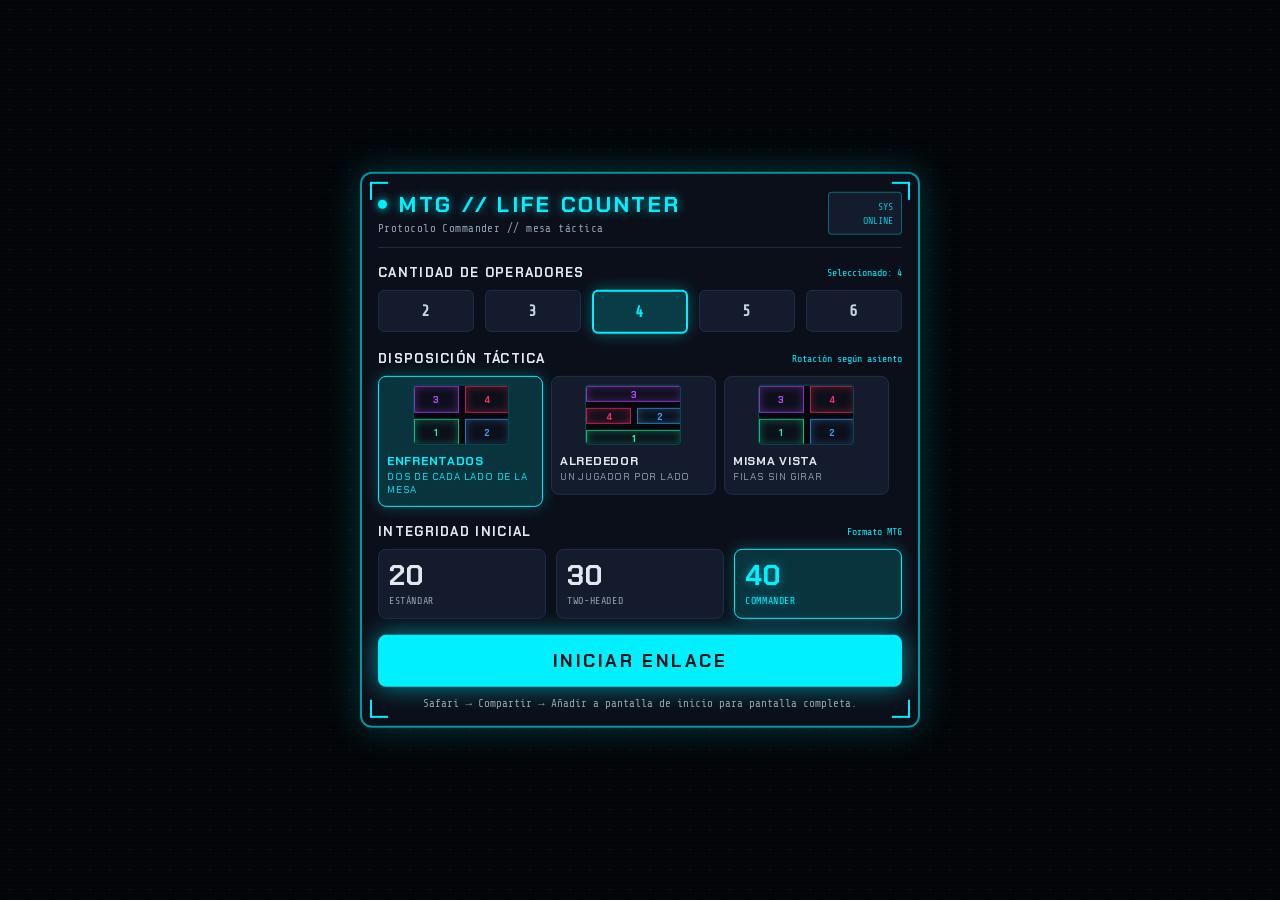
==== commit 7646a9dd: "cyberpounkv4" ====
--- a/index.html
+++ b/index.html
@@ -15,12 +15,13 @@
   <link rel="apple-touch-icon" href="assets/icon-180.png">
   <link rel="icon" type="image/png" sizes="192x192" href="assets/icon-192.png">
   <link rel="icon" href="favicon.svg" type="image/svg+xml">
-  <meta name="theme-color" content="#07090d">
-  <link rel="stylesheet" href="https://fonts.googleapis.com/css?family=Rajdhani:500,600,700|Share+Tech+Mono">
-  <link rel="stylesheet" href="css/app.css?v=78">
+  <meta name="theme-color" content="#06080e">
+  <link rel="stylesheet" href="https://fonts.googleapis.com/css?family=Chakra+Petch:600,700|Rajdhani:500,600,700|Share+Tech+Mono">
+  <link rel="stylesheet" href="css/app.css?v=86">
 </head>
 <body>
   <div id="app">
+    <div class="scanlines"></div>
     <div id="board"></div>
     <button type="button" id="hub" class="hidden" data-act="hub" title="Menú">
       <span class="hub-shape hub-shape-out"></span>
@@ -32,39 +33,93 @@
       <span id="winner-text"></span>
     </div>
     <svg id="drag-arrow" class="drag-arrow" xmlns="http://www.w3.org/2000/svg">
-      <line id="drag-arrow-shadow"></line>
-      <line id="drag-arrow-line"></line>
-      <polygon id="drag-arrow-head"></polygon>
+      <defs>
+        <filter id="laser-glow" x="-40%" y="-40%" width="180%" height="180%">
+          <feGaussianBlur stdDeviation="4" result="blur"></feGaussianBlur>
+          <feMerge>
+            <feMergeNode in="blur"></feMergeNode>
+            <feMergeNode in="SourceGraphic"></feMergeNode>
+          </feMerge>
+        </filter>
+        <linearGradient id="laser-grad" gradientUnits="userSpaceOnUse" x1="0" y1="0" x2="100" y2="100">
+          <stop id="laser-stop-0" offset="0%" stop-color="#10ffa0"></stop>
+          <stop id="laser-stop-1" offset="55%" stop-color="#00f0ff"></stop>
+          <stop id="laser-stop-2" offset="100%" stop-color="#ff2a5f"></stop>
+        </linearGradient>
+      </defs>
+      <line id="drag-arrow-shadow" stroke="url(#laser-grad)" stroke-width="4" stroke-linecap="round" filter="url(#laser-glow)"></line>
+      <line id="drag-arrow-line" stroke="#ffffff" stroke-width="1.5" stroke-linecap="round" stroke-dasharray="6 4"></line>
+      <g id="drag-source">
+        <circle id="drag-source-ring" class="reticle-spin" r="22" fill="none" stroke="#10ffa0" stroke-width="1.5" stroke-dasharray="4 4"></circle>
+        <circle id="drag-source-core" r="8" fill="#10ffa0" opacity="0.45"></circle>
+        <circle r="3.5" fill="#ffffff"></circle>
+      </g>
+      <g id="drag-reticle" display="none">
+        <circle class="reticle-spin" r="40" fill="none" stroke="#ff2a5f" stroke-width="2" stroke-dasharray="14 10"></circle>
+        <circle r="26" fill="rgba(255,42,95,0.16)" stroke="#ff2a5f" stroke-width="1.5"></circle>
+        <line x1="-34" y1="0" x2="-18" y2="0" stroke="#ff2a5f" stroke-width="2"></line>
+        <line x1="18" y1="0" x2="34" y2="0" stroke="#ff2a5f" stroke-width="2"></line>
+        <line x1="0" y1="-34" x2="0" y2="-18" stroke="#ff2a5f" stroke-width="2"></line>
+        <line x1="0" y1="18" x2="0" y2="34" stroke="#ff2a5f" stroke-width="2"></line>
+        <circle r="4" fill="#ff2a5f"></circle>
+      </g>
     </svg>
+    <div id="drag-badge" class="drag-badge">
+      <div class="drag-badge-kicker"><span class="drag-badge-ping"></span>Enlace de combate</div>
+      <div class="drag-badge-link"><span id="drag-from-name"></span><span class="drag-badge-arrow">&rarr;</span><span id="drag-to-name"></span></div>
+      <div class="drag-badge-hint">Suelta sobre el objetivo para confirmar</div>
+    </div>
   </div>
 
   <div id="overlay-setup" class="overlay is-open">
-    <div class="modal modal-wide">
-      <h1>MTG Life Counter</h1>
-      <p class="sub">Contador de vidas para Commander, compatible con iPad 2</p>
+    <div class="modal modal-wide modal-cal">
+      <header class="cal-head">
+        <div>
+          <div class="cal-title-row">
+            <span class="cal-ping"></span>
+            <h1>MTG // Life Counter</h1>
+          </div>
+          <p class="cal-protocol">Protocolo Commander // mesa t&aacute;ctica</p>
+        </div>
+        <div class="cal-badge">SYS<br>ONLINE</div>
+      </header>
 
       <div id="continue-wrap" class="hidden">
-        <button type="button" class="btn-gold" id="btn-continue">Continuar partida</button>
-      </div>
-
-      <h2>Jugadores</h2>
-      <div id="count-row" class="choice-row"></div>
-
-      <h2>Disposición de la mesa</h2>
-      <p class="sub">Cambia según cuántos juegan. Los números son el orden de los jugadores.</p>
-      <div id="layout-row" class="layout-row"></div>
-
-      <h2>Vida inicial</h2>
-      <div class="choice-row">
-        <button type="button" class="choice" data-life="20">20<br><small>Estandar</small></button>
-        <button type="button" class="choice" data-life="30">30<br><small>Two-Headed</small></button>
-        <button type="button" class="choice selected" data-life="40">40<br><small>Commander</small></button>
-      </div>
+        <button type="button" class="btn-gold btn-lg" id="btn-continue">Continuar partida</button>
+      </div>
+
+      <section class="cal-section">
+        <div class="cal-label-row">
+          <h2>Cantidad de operadores</h2>
+          <span class="cal-meta" id="count-meta">Seleccionado: 4</span>
+        </div>
+        <div id="count-row" class="choice-row"></div>
+      </section>
+
+      <section class="cal-section">
+        <div class="cal-label-row">
+          <h2>Disposici&oacute;n t&aacute;ctica</h2>
+          <span class="cal-meta">Rotaci&oacute;n seg&uacute;n asiento</span>
+        </div>
+        <div id="layout-row" class="layout-row"></div>
+      </section>
+
+      <section class="cal-section">
+        <div class="cal-label-row">
+          <h2>Integridad inicial</h2>
+          <span class="cal-meta">Formato MTG</span>
+        </div>
+        <div class="choice-row life-grid">
+          <button type="button" class="choice life-choice" data-life="20"><strong>20</strong><small>Est&aacute;ndar</small></button>
+          <button type="button" class="choice life-choice" data-life="30"><strong>30</strong><small>Two-Headed</small></button>
+          <button type="button" class="choice life-choice selected" data-life="40"><strong>40</strong><small>Commander</small></button>
+        </div>
+      </section>
 
       <div class="start-row">
-        <button type="button" class="btn-gold btn-lg" id="btn-start">Empezar partida</button>
-      </div>
-      <p class="hint">En el iPad: Safari &rarr; Compartir &rarr; A&ntilde;adir a pantalla de inicio para pantalla completa.</p>
+        <button type="button" class="btn-gold btn-lg" id="btn-start">Iniciar enlace</button>
+      </div>
+      <p class="hint">Safari &rarr; Compartir &rarr; A&ntilde;adir a pantalla de inicio para pantalla completa.</p>
     </div>
   </div>
 
@@ -194,8 +249,17 @@
   </div>
 
   <div id="overlay-menu" class="overlay">
-    <div class="modal">
-      <h2>Menú</h2>
+    <div class="modal modal-cal">
+      <header class="cal-head">
+        <div>
+          <div class="cal-title-row">
+            <span class="cal-ping"></span>
+            <h2>Men&uacute; de mesa</h2>
+          </div>
+          <p class="cal-protocol">Herramientas y control de partida</p>
+        </div>
+        <div class="cal-badge">HUD<br>ONLINE</div>
+      </header>
       <h3>Partida</h3>
       <button type="button" class="menu-item" id="btn-new" data-act="new">Nueva partida</button>
       <button type="button" class="menu-item" id="btn-fs" data-act="fs">Pantalla completa</button>
@@ -226,7 +290,7 @@
         </div>
       </div>
       <div class="modal-actions">
-        <button type="button" class="btn-gold" id="btn-menu-close">Listo</button>
+        <button type="button" class="btn-gold btn-lg" id="btn-menu-close">Cerrar</button>
       </div>
     </div>
   </div>
@@ -237,12 +301,12 @@
       <p class="sub" id="strike-sub"></p>
       <div id="strike-value" class="strike-value">1</div>
       <div class="strike-row">
-        <button type="button" class="btn" id="strike-minus" data-act="strike-minus">-</button>
-        <button type="button" class="btn" id="strike-plus" data-act="strike-plus">+</button>
+        <button type="button" class="btn" id="strike-minus" data-act="strike-minus">-1</button>
+        <button type="button" class="btn" id="strike-plus" data-act="strike-plus">+1</button>
       </div>
       <div class="modal-actions">
         <button type="button" class="btn" id="strike-cancel" data-act="strike-cancel">Cancelar</button>
-        <button type="button" class="btn-gold" id="strike-ok" data-act="strike-ok">Aplicar</button>
+        <button type="button" class="btn-gold" id="strike-ok" data-act="strike-ok">Asignar</button>
       </div>
     </div>
   </div>
@@ -269,6 +333,6 @@
     </div>
   </div>
 
-  <script src="js/app.js?v=82"></script>
+  <script src="js/app.js?v=85"></script>
 </body>
 </html>
--- a/css/app.css
+++ b/css/app.css
@@ -4,9 +4,9 @@
   width: 100%;
   height: 100%;
   overflow: hidden;
-  background: #07090d;
+  background: #06080e;
   color: #e7e9ee;
-  font-family: Rajdhani, Helvetica, Arial, sans-serif;
+  font-family: "Chakra Petch", Rajdhani, Helvetica, Arial, sans-serif;
   -webkit-user-select: none;
   -moz-user-select: none;
   -ms-user-select: none;
@@ -123,7 +123,7 @@
   right: 0;
   bottom: 0;
   z-index: 1;
-  background: #050505;
+  background: #04060a;
 }
 
 #hub {
@@ -156,7 +156,7 @@
   width: 16px;
   height: 2px;
   margin-left: -8px;
-  background: #3ad7f5;
+  background: #00f0ff;
 }
 
 .hub-bars {
@@ -189,7 +189,7 @@
   font-weight: bold;
   line-height: 42px;
   text-align: center;
-  color: #3ad7f5;
+  color: #00f0ff;
 }
 
 #hub.is-close .hub-bars,
@@ -489,7 +489,7 @@
 }
 
 .cmd-toggle.on {
-  background: #3ad7f5;
+  background: #00f0ff;
   color: #04161c;
   border-color: #8eecff;
 }
@@ -567,7 +567,7 @@
   left: 10px;
   width: 16px;
   height: 2px;
-  background: #3ad7f5;
+  background: #00f0ff;
 }
 
 .menu-bars {
@@ -1157,7 +1157,7 @@
   top: 8px;
   width: 280px;
   margin-left: -140px;
-  background: #3ad7f5;
+  background: #00f0ff;
   color: #111;
   text-align: center;
   padding: 8px 12px;
@@ -1181,25 +1181,25 @@
 }
 
 #drag-arrow-shadow {
-  stroke: rgba(58, 215, 245, 0.45);
+  stroke: rgba(0, 240, 255, 0.45);
   stroke-width: 12;
   stroke-linecap: round;
 }
 
 #drag-arrow-line {
-  stroke: #3ad7f5;
+  stroke: #00f0ff;
   stroke-width: 3;
   stroke-linecap: round;
 }
 
 #drag-arrow-head {
-  fill: #3ad7f5;
+  fill: #00f0ff;
   stroke: none;
 }
 
 .seat.strike-target .panel {
-  -webkit-box-shadow: inset 0 0 0 2px #3ad7f5;
-  box-shadow: inset 0 0 0 2px #3ad7f5;
+  -webkit-box-shadow: inset 0 0 0 2px #00f0ff;
+  box-shadow: inset 0 0 0 2px #00f0ff;
 }
 
 .seat.is-turn .panel {
@@ -1259,7 +1259,7 @@
 .first-player.random {
   text-align: center;
   background: #0a242c;
-  border-color: #3ad7f5;
+  border-color: #00f0ff;
   color: #8eecff;
 }
 
@@ -1434,7 +1434,7 @@
   -ms-touch-action: pan-y;
   -webkit-overflow-scrolling: touch;
   background: #1c1c1c;
-  border: 1px solid #3ad7f5;
+  border: 1px solid #00f0ff;
   border-radius: 10px;
   padding: 12px 14px 14px;
   -webkit-transform: translate(-50%, -50%);
@@ -1463,7 +1463,7 @@
 .modal h3 {
   margin: 14px 0 8px;
   font-size: 14px;
-  color: #3ad7f5;
+  color: #00f0ff;
 }
 
 .sub, .hint {
@@ -1502,7 +1502,7 @@
 }
 
 .choice.selected {
-  border-color: #3ad7f5;
+  border-color: #00f0ff;
   background: #0a242c;
 }
 
@@ -1521,7 +1521,7 @@
 }
 
 .btn-gold {
-  background: #3ad7f5;
+  background: #00f0ff;
   color: #111;
   font-weight: bold;
 }
@@ -1644,7 +1644,7 @@
   padding: 8px 10px;
   margin: 4px;
   background: #111;
-  border: 2px solid #3ad7f5;
+  border: 2px solid #00f0ff;
   border-radius: 8px;
 }
 
@@ -1660,7 +1660,7 @@
 
 .high-row.win {
   background: #0a242c;
-  border: 1px solid #3ad7f5;
+  border: 1px solid #00f0ff;
   font-weight: bold;
 }
 
@@ -1781,7 +1781,7 @@
 }
 
 .planar-face.walk {
-  border-color: #3ad7f5;
+  border-color: #00f0ff;
   color: #8eecff;
 }
 
@@ -1811,7 +1811,7 @@
 }
 
 .layout-card.selected {
-  border-color: #3ad7f5;
+  border-color: #00f0ff;
   background: #0a242c;
 }
 
@@ -1872,41 +1872,41 @@
 }
 
 #board {
-  background: #07090d;
+  background: #04060a;
 }
 
 input[type="text"] {
   background: #0c0f14;
-  border: 1px solid rgba(58, 215, 245, 0.45);
+  border: 1px solid rgba(0, 240, 255, 0.45);
   border-radius: 2px;
   color: #f2f4f8;
 }
 
 input[type="text"]:focus {
   outline: none;
-  border-color: #3ad7f5;
-  -webkit-box-shadow: 0 0 12px rgba(58, 215, 245, 0.35);
-  box-shadow: 0 0 12px rgba(58, 215, 245, 0.35);
+  border-color: #00f0ff;
+  -webkit-box-shadow: 0 0 12px rgba(0, 240, 255, 0.35);
+  box-shadow: 0 0 12px rgba(0, 240, 255, 0.35);
 }
 
 .modal {
   background: #10141b;
-  border: 1px solid rgba(58, 215, 245, 0.7);
+  border: 1px solid rgba(0, 240, 255, 0.7);
   border-radius: 2px;
-  -webkit-box-shadow: 0 0 12px rgba(58, 215, 245, 0.35);
-  box-shadow: 0 0 12px rgba(58, 215, 245, 0.35);
+  -webkit-box-shadow: 0 0 12px rgba(0, 240, 255, 0.35);
+  box-shadow: 0 0 12px rgba(0, 240, 255, 0.35);
 }
 
 .modal h1,
 .modal h2 {
-  color: #3ad7f5;
+  color: #00f0ff;
   font-weight: 700;
   letter-spacing: 0.08em;
   text-transform: uppercase;
 }
 
 .modal h3 {
-  color: #3ad7f5;
+  color: #00f0ff;
   letter-spacing: 0.12em;
   text-transform: uppercase;
   font-weight: 600;
@@ -1945,7 +1945,7 @@
 #overlay-menu .menu-item {
   background: #0e0e17;
   border: 1px solid #1d6e82;
-  color: #3ad7f5;
+  color: #00f0ff;
   -webkit-box-shadow: none;
   box-shadow: none;
 }
@@ -1958,7 +1958,7 @@
 .first-player.random {
   background: #0d333c;
   border-color: #1d6e82;
-  color: #3ad7f5;
+  color: #00f0ff;
 }
 
 @media (hover: hover) {
@@ -1973,7 +1973,7 @@
   #hub:hover {
     background: #0d333c;
     border-color: #1d6e82;
-    color: #3ad7f5;
+    color: #00f0ff;
     -webkit-box-shadow: none;
     box-shadow: none;
   }
@@ -1986,8 +1986,8 @@
     width: 8px;
     height: 8px;
     margin-top: -5px;
-    border-top: 2px solid #3ad7f5;
-    border-right: 2px solid #3ad7f5;
+    border-top: 2px solid #00f0ff;
+    border-right: 2px solid #00f0ff;
     -webkit-transform: rotate(45deg);
     transform: rotate(45deg);
   }
@@ -2006,11 +2006,11 @@
 .layout-card:active,
 .suggest-item:active,
 #overlay-menu .menu-item:active {
-  background: #3ad7f5;
-  border-color: #3ad7f5;
+  background: #00f0ff;
+  border-color: #00f0ff;
   color: #04161c;
-  -webkit-box-shadow: 0 0 12px rgba(58, 215, 245, 0.45);
-  box-shadow: 0 0 12px rgba(58, 215, 245, 0.45);
+  -webkit-box-shadow: 0 0 12px rgba(0, 240, 255, 0.45);
+  box-shadow: 0 0 12px rgba(0, 240, 255, 0.45);
 }
 
 .btn-next {
@@ -2022,8 +2022,8 @@
 }
 
 .btn-menu:active {
-  background: #3ad7f5;
-  border-color: #3ad7f5;
+  background: #00f0ff;
+  border-color: #00f0ff;
 }
 
 .btn-menu:active .menu-bars,
@@ -2033,8 +2033,8 @@
 }
 
 #hub:active {
-  background: #3ad7f5;
-  border-color: #3ad7f5;
+  background: #00f0ff;
+  border-color: #00f0ff;
 }
 
 #hub:active .hub-bars,
@@ -2056,24 +2056,22 @@
 
 #overlay-setup .choice.selected,
 #overlay-setup .choice.selected:hover,
-#overlay-setup .choice:active,
 #overlay-setup .layout-card.selected,
-#overlay-setup .layout-card.selected:hover,
-#overlay-setup .layout-card:active {
-  background: #0d333c;
-  border-color: #1d6e82;
-  color: #3ad7f5;
-  -webkit-box-shadow: none;
-  box-shadow: none;
+#overlay-setup .layout-card.selected:hover {
+  background: rgba(0, 240, 255, 0.16);
+  border-color: #00f0ff;
+  color: #00f0ff;
+  -webkit-box-shadow: 0 0 15px rgba(0, 240, 255, 0.28);
+  box-shadow: 0 0 15px rgba(0, 240, 255, 0.28);
 }
 
 #overlay-setup .choice.selected small,
 #overlay-setup .choice.selected:hover small,
-#overlay-setup .choice:active small,
+#overlay-setup .choice.selected strong,
 #overlay-setup .layout-card.selected small,
 #overlay-setup .layout-card.selected:hover small,
-#overlay-setup .layout-card:active small {
-  color: #5ec8de;
+#overlay-setup .layout-card.selected strong {
+  color: #00f0ff;
 }
 
 .btn:disabled,
@@ -2118,7 +2116,7 @@
 
 .counter-row button {
   background: #1a1f29;
-  border: 1px solid rgba(58, 215, 245, 0.35);
+  border: 1px solid rgba(0, 240, 255, 0.35);
   color: #d7fbff;
 }
 
@@ -2131,88 +2129,22 @@
   box-shadow: inset 0 0 0 3px #10141b;
 }
 
-.seat.ink-dark .life,
-.seat.ink-dark .delta,
-.seat.ink-dark .name,
-.seat.ink-dark .life-caption {
-  color: #14080a;
-  text-shadow: none;
-}
-
-.seat.ink-dark .hit-sign:before,
-.seat.ink-dark .hit-sign:after {
-  background: #14080a;
-}
-
-.seat.tone-c0 .life,
-.seat.tone-c0 .delta,
-.seat.tone-c0 .name,
-.seat.tone-c0 .life-caption { color: #176842; text-shadow: none; }
-.seat.tone-c0 .hit-sign:before,
-.seat.tone-c0 .hit-sign:after { background: #176842; }
-
-.seat.tone-c1 .life,
-.seat.tone-c1 .delta,
-.seat.tone-c1 .name,
-.seat.tone-c1 .life-caption { color: #246CD8; text-shadow: none; }
-.seat.tone-c1 .hit-sign:before,
-.seat.tone-c1 .hit-sign:after { background: #246CD8; }
-
-.seat.tone-c2 .life,
-.seat.tone-c2 .delta,
-.seat.tone-c2 .name,
-.seat.tone-c2 .life-caption { color: #9C30F0; text-shadow: none; }
-.seat.tone-c2 .hit-sign:before,
-.seat.tone-c2 .hit-sign:after { background: #9C30F0; }
-
-.seat.tone-c3 .life,
-.seat.tone-c3 .delta,
-.seat.tone-c3 .name,
-.seat.tone-c3 .life-caption { color: #f75049; text-shadow: none; }
-.seat.tone-c3 .hit-sign:before,
-.seat.tone-c3 .hit-sign:after { background: #f75049; }
-
-.seat.tone-c4 .life,
-.seat.tone-c4 .delta,
-.seat.tone-c4 .name,
-.seat.tone-c4 .life-caption { color: #D8CCCC; text-shadow: none; }
-.seat.tone-c4 .hit-sign:before,
-.seat.tone-c4 .hit-sign:after { background: #D8CCCC; }
-
-.seat.tone-c5 .life,
-.seat.tone-c5 .delta,
-.seat.tone-c5 .name,
-.seat.tone-c5 .life-caption { color: #00FCE4; text-shadow: none; }
-.seat.tone-c5 .hit-sign:before,
-.seat.tone-c5 .hit-sign:after { background: #00FCE4; }
-
-.seat.tone-c6 .life,
-.seat.tone-c6 .delta,
-.seat.tone-c6 .name,
-.seat.tone-c6 .life-caption { color: #F0B43C; text-shadow: none; }
-.seat.tone-c6 .hit-sign:before,
-.seat.tone-c6 .hit-sign:after { background: #F0B43C; }
-
-.seat.tone-c7 .life,
-.seat.tone-c7 .delta,
-.seat.tone-c7 .name,
-.seat.tone-c7 .life-caption { color: #FC8484; text-shadow: none; }
-.seat.tone-c7 .hit-sign:before,
-.seat.tone-c7 .hit-sign:after { background: #FC8484; }
-
-.seat.tone-c8 .life,
-.seat.tone-c8 .delta,
-.seat.tone-c8 .name,
-.seat.tone-c8 .life-caption { color: #FC9030; text-shadow: none; }
-.seat.tone-c8 .hit-sign:before,
-.seat.tone-c8 .hit-sign:after { background: #FC9030; }
-
-.seat.tone-c9 .life,
-.seat.tone-c9 .delta,
-.seat.tone-c9 .name,
-.seat.tone-c9 .life-caption { color: #3C9CA8; text-shadow: none; }
-.seat.tone-c9 .hit-sign:before,
-.seat.tone-c9 .hit-sign:after { background: #3C9CA8; }
+.seat .life,
+.seat .delta,
+.seat .name,
+.seat .life-caption,
+.seat .integrity-label {
+  color: var(--seat-accent, #e7e9ee);
+}
+
+.seat .life {
+  text-shadow: 0 0 12px rgba(var(--seat-rgb, 231, 233, 238), 0.6), 0 0 28px rgba(var(--seat-rgb, 231, 233, 238), 0.25);
+}
+
+.seat .hit-sign:before,
+.seat .hit-sign:after {
+  background: var(--seat-accent, #fff);
+}
 
 html,
 .modal,
@@ -2241,10 +2173,960 @@
 }
 
 ::-webkit-scrollbar-thumb:active {
-  background: #3ad7f5;
-  border-color: #3ad7f5;
+  background: #00f0ff;
+  border-color: #00f0ff;
 }
 
 ::-webkit-scrollbar-corner {
   background: #0e0e17;
 }
+
+.scanlines {
+  position: absolute;
+  left: 0;
+  top: 0;
+  right: 0;
+  bottom: 0;
+  z-index: 4;
+  pointer-events: none;
+  opacity: 0.42;
+  background: linear-gradient(rgba(18, 16, 16, 0) 50%, rgba(0, 0, 0, 0.25) 50%), linear-gradient(90deg, rgba(255, 0, 0, 0.03), rgba(0, 255, 0, 0.01), rgba(0, 0, 255, 0.03));
+  background-size: 100% 4px, 6px 100%;
+}
+
+.panel {
+  background-image: radial-gradient(rgba(31, 45, 69, 0.45) 1px, transparent 1px);
+  background-size: 18px 18px;
+  border-radius: 8px;
+}
+
+.life {
+  font-family: "Chakra Petch", Rajdhani, sans-serif;
+  font-weight: 700;
+  letter-spacing: -0.04em;
+}
+
+.hit-sign {
+  opacity: 0.62;
+}
+
+#hub {
+  z-index: 6;
+  width: 48px;
+  height: 48px;
+  margin-left: -24px;
+  margin-top: -24px;
+  background: #06080e;
+  border: 1px solid rgba(0, 240, 255, 0.65);
+  border-radius: 6px;
+  box-shadow: 0 0 15px rgba(0, 240, 255, 0.35), inset 0 0 0 4px rgba(0, 240, 255, 0.14);
+  -webkit-transform: rotate(45deg);
+  transform: rotate(45deg);
+}
+
+#hub:before,
+.btn-menu:before {
+  display: none;
+}
+
+.hub-bars {
+  top: 23px;
+}
+
+.hub-bars,
+.hub-x {
+  -webkit-transform: rotate(-45deg);
+  transform: rotate(-45deg);
+}
+
+.hub-bars,
+.hub-bars:before,
+.hub-bars:after,
+.menu-bars,
+.menu-bars:before,
+.menu-bars:after {
+  background: #00f0ff;
+  box-shadow: 0 0 4px #00f0ff;
+}
+
+.menu-bars,
+.menu-bars:before,
+.menu-bars:after {
+  background: var(--seat-accent, #00f0ff);
+  box-shadow: 0 0 4px var(--seat-accent, #00f0ff);
+}
+
+.hub-x {
+  line-height: 48px;
+  color: #00f0ff;
+}
+
+.btn-menu,
+.tight .btn-menu {
+  top: 8px;
+  width: 36px;
+  height: 28px;
+  background: rgba(6, 8, 14, 0.72);
+  border: 1px solid rgba(var(--seat-rgb, 0, 240, 255), 0.4);
+  border-radius: 4px;
+  box-shadow: none;
+}
+
+.menu-bars,
+.tight .menu-bars {
+  top: 13px;
+}
+
+.seat .name,
+.tight .name,
+.seat.menu-right .name,
+.seat.menu-right.tight .name,
+.seat.is-turn .name,
+.seat.is-turn.tight .name,
+.seat.is-turn.menu-right .name,
+.seat.is-turn.menu-right.tight .name {
+  left: 50%;
+  right: auto;
+  width: auto;
+  max-width: -webkit-calc(100% - 200px);
+  max-width: calc(100% - 200px);
+  top: 8px;
+  height: 28px;
+  font-size: 13px;
+  line-height: 28px;
+  text-align: center;
+  letter-spacing: 0.16em;
+  text-shadow: 0 0 8px rgba(var(--seat-rgb, 0, 240, 255), 0.35);
+  -webkit-transform: translateX(-50%);
+  transform: translateX(-50%);
+}
+
+.btn-next,
+.tight .btn-next {
+  left: auto;
+  right: 8px;
+  top: 8px;
+  bottom: auto;
+  width: auto;
+  height: 28px;
+  margin: 0;
+  padding: 0 10px;
+  line-height: 26px;
+  font-family: "Chakra Petch", Rajdhani, sans-serif;
+  font-size: 11px;
+  font-weight: 700;
+  letter-spacing: 0.1em;
+  text-transform: uppercase;
+  color: var(--seat-accent, #00f0ff);
+  background: rgba(var(--seat-rgb, 0, 240, 255), 0.16);
+  border: 1px solid var(--seat-accent, #00f0ff);
+  border-radius: 4px;
+  box-shadow: 0 0 12px rgba(var(--seat-rgb, 0, 240, 255), 0.4);
+}
+
+.seat.menu-right .btn-next,
+.seat.menu-right.tight .btn-next {
+  right: auto;
+  left: 8px;
+}
+
+.integrity {
+  position: absolute;
+  left: 10%;
+  right: 10%;
+  top: 50%;
+  margin-top: 48px;
+  z-index: 4;
+  text-align: center;
+  pointer-events: none;
+}
+
+.integrity-track {
+  width: 168px;
+  max-width: 78%;
+  height: 6px;
+  margin: 0 auto;
+  overflow: hidden;
+  background: #141b2d;
+  border: 1px solid rgba(var(--seat-rgb, 0, 240, 255), 0.35);
+  border-radius: 999px;
+}
+
+.integrity-fill {
+  height: 100%;
+  width: 0;
+  background: var(--seat-accent, #00f0ff);
+  box-shadow: 0 0 10px var(--seat-accent, #00f0ff);
+}
+
+.integrity-label {
+  display: block;
+  margin-top: 4px;
+  font-family: "Share Tech Mono", Courier, monospace;
+  font-size: 10px;
+  font-weight: 400;
+  letter-spacing: 0.14em;
+  line-height: 1.2;
+  text-transform: uppercase;
+  opacity: 0.8;
+}
+
+.tight .integrity {
+  margin-top: 32px;
+}
+
+.tight .integrity-track {
+  width: 120px;
+  height: 4px;
+}
+
+.tight .integrity-label {
+  font-size: 8px;
+  letter-spacing: 0.08em;
+}
+
+.panel.cmd-mode .integrity {
+  display: none;
+}
+
+.hist,
+.tight .hist,
+.seat.hist-right .hist {
+  display: -webkit-box;
+  display: -webkit-flex;
+  display: flex;
+  -webkit-box-orient: vertical;
+  -webkit-flex-direction: column;
+  flex-direction: column;
+  -webkit-box-align: start;
+  -webkit-align-items: flex-start;
+  align-items: flex-start;
+}
+
+.seat.hist-right .hist,
+.seat.hist-right.tight .hist {
+  -webkit-box-align: end;
+  -webkit-align-items: flex-end;
+  align-items: flex-end;
+}
+
+.hist-item,
+.tight .hist-item {
+  display: block;
+  width: auto;
+  margin: 0 0 4px;
+  padding: 1px 6px;
+  background: rgba(6, 8, 14, 0.9);
+  border: 1px solid rgba(255, 42, 95, 0.4);
+  border-radius: 4px;
+  font-family: "Share Tech Mono", Courier, monospace;
+  font-size: 11px;
+  font-weight: 700;
+  line-height: 16px;
+  text-align: left;
+}
+
+.hist-item:before {
+  content: none !important;
+  display: none !important;
+  border: 0 !important;
+}
+
+.hist-up {
+  color: #10ffa0;
+  border-color: rgba(16, 255, 160, 0.5);
+  box-shadow: 0 0 8px rgba(16, 255, 160, 0.28);
+}
+
+.hist-down {
+  color: #ff2a5f;
+  border-color: rgba(255, 42, 95, 0.5);
+  box-shadow: 0 0 8px rgba(255, 42, 95, 0.28);
+}
+
+.hist-z0 {
+  font-size: 13px;
+  line-height: 18px;
+}
+
+.hist-z1 {
+  font-size: 12px;
+  opacity: 0.84;
+}
+
+.hist-z2 {
+  opacity: 0.68;
+}
+
+.hist-z3,
+.hist-z4 {
+  font-size: 10px;
+  opacity: 0.5;
+  background: rgba(6, 8, 14, 0.55);
+}
+
+.tight .hist-z0 {
+  font-size: 12px;
+  line-height: 16px;
+}
+
+.hist-arrow {
+  display: inline-block;
+  margin-right: 3px;
+  font-size: 8px;
+}
+
+.cmd-bar,
+.tight .cmd-bar {
+  background-color: rgba(6, 8, 14, 0.72);
+  background-image: none;
+  border-top: 1px dashed rgba(var(--seat-rgb, 0, 240, 255), 0.45);
+  border-radius: 4px;
+  box-shadow: none;
+}
+
+.cmd-dot {
+  border-radius: 2px;
+}
+
+.drag-arrow {
+  z-index: 14;
+  overflow: visible;
+}
+
+#drag-arrow-shadow {
+  stroke: url(#laser-grad);
+  stroke-width: 4;
+  stroke-linecap: round;
+}
+
+#drag-arrow-line {
+  stroke: #ffffff;
+  stroke-width: 1.5;
+  stroke-linecap: round;
+  stroke-dasharray: 6 4;
+  -webkit-animation: laser-dash 0.7s linear infinite;
+  animation: laser-dash 0.7s linear infinite;
+}
+
+.reticle-spin {
+  -webkit-transform-origin: 0 0;
+  transform-origin: 0 0;
+  -webkit-animation: reticle-spin 6s linear infinite;
+  animation: reticle-spin 6s linear infinite;
+}
+
+@-webkit-keyframes laser-dash {
+  to { stroke-dashoffset: -20; }
+}
+
+@keyframes laser-dash {
+  to { stroke-dashoffset: -20; }
+}
+
+@-webkit-keyframes reticle-spin {
+  from { -webkit-transform: rotate(0deg); }
+  to { -webkit-transform: rotate(360deg); }
+}
+
+@keyframes reticle-spin {
+  from { transform: rotate(0deg); }
+  to { transform: rotate(360deg); }
+}
+
+.drag-badge {
+  position: absolute;
+  z-index: 16;
+  display: none;
+  min-width: 200px;
+  max-width: 280px;
+  padding: 8px 12px 7px;
+  background: rgba(12, 16, 26, 0.96);
+  border: 2px solid #00f0ff;
+  border-radius: 12px;
+  box-shadow: 0 0 24px rgba(0, 240, 255, 0.4);
+  text-align: center;
+  pointer-events: none;
+  -webkit-transform: translate(-50%, -50%);
+  transform: translate(-50%, -50%);
+}
+
+.drag-badge.show {
+  display: block;
+}
+
+.drag-badge-kicker,
+.drag-badge-hint {
+  font-family: "Share Tech Mono", Courier, monospace;
+  letter-spacing: 0.12em;
+  text-transform: uppercase;
+}
+
+.drag-badge-kicker {
+  font-size: 9px;
+  color: #9aa3ad;
+}
+
+.drag-badge-ping {
+  display: inline-block;
+  width: 7px;
+  height: 7px;
+  margin-right: 6px;
+  border-radius: 50%;
+  background: #ff2a5f;
+  box-shadow: 0 0 8px #ff2a5f;
+  vertical-align: 0;
+}
+
+.drag-badge-link {
+  margin-top: 3px;
+  font-family: "Chakra Petch", Rajdhani, sans-serif;
+  font-size: 15px;
+  font-weight: 700;
+  color: #f2f4f8;
+}
+
+.drag-badge-link span {
+  display: inline-block;
+  max-width: 108px;
+  overflow: hidden;
+  text-overflow: ellipsis;
+  white-space: nowrap;
+  vertical-align: bottom;
+}
+
+.drag-badge-arrow {
+  max-width: none;
+  margin: 0 6px;
+  color: #00f0ff;
+}
+
+.drag-badge-hint {
+  margin-top: 4px;
+  font-size: 9px;
+  color: rgba(0, 240, 255, 0.85);
+}
+
+.seat.strike-dim {
+  opacity: 0.48;
+}
+
+.seat.strike-source .panel {
+  border-color: var(--seat-accent, #10ffa0) !important;
+  border-width: 2px !important;
+  box-shadow: 0 0 28px rgba(var(--seat-rgb, 16, 255, 160), 0.45), inset 0 0 28px rgba(var(--seat-rgb, 16, 255, 160), 0.16) !important;
+}
+
+.seat.strike-target .panel {
+  border-color: #ff2a5f !important;
+  border-width: 2px !important;
+  -webkit-animation: target-glow 1.2s ease-in-out infinite;
+  animation: target-glow 1.2s ease-in-out infinite;
+}
+
+@-webkit-keyframes target-glow {
+  0%, 100% { -webkit-box-shadow: 0 0 16px rgba(255, 42, 95, 0.4), inset 0 0 22px rgba(255, 42, 95, 0.14); }
+  50% { -webkit-box-shadow: 0 0 34px rgba(255, 42, 95, 0.75), inset 0 0 36px rgba(255, 42, 95, 0.24); }
+}
+
+@keyframes target-glow {
+  0%, 100% { box-shadow: 0 0 16px rgba(255, 42, 95, 0.4), inset 0 0 22px rgba(255, 42, 95, 0.14); }
+  50% { box-shadow: 0 0 34px rgba(255, 42, 95, 0.75), inset 0 0 36px rgba(255, 42, 95, 0.24); }
+}
+
+.seat.strike-source .panel:before,
+.seat.strike-target .panel:before {
+  content: '';
+  position: absolute;
+  left: 0;
+  top: 0;
+  right: 0;
+  bottom: 0;
+  z-index: 1;
+  pointer-events: none;
+}
+
+.seat.strike-source .panel:before {
+  background: rgba(var(--seat-rgb, 16, 255, 160), 0.08);
+}
+
+.seat.strike-target .panel:before {
+  background: rgba(255, 42, 95, 0.12);
+}
+
+.seat.strike-source .panel:after,
+.seat.strike-target .panel:after {
+  position: absolute;
+  left: 50%;
+  top: 44px;
+  z-index: 8;
+  padding: 2px 8px;
+  border-radius: 4px;
+  font-family: "Share Tech Mono", Courier, monospace;
+  font-size: 10px;
+  font-weight: 700;
+  letter-spacing: 0.12em;
+  line-height: 16px;
+  white-space: nowrap;
+  pointer-events: none;
+  -webkit-transform: translateX(-50%);
+  transform: translateX(-50%);
+}
+
+.seat.strike-source .panel:after {
+  content: 'VECTOR ACTIVO';
+  color: var(--seat-accent, #10ffa0);
+  background: rgba(6, 8, 14, 0.88);
+  border: 1px solid var(--seat-accent, #10ffa0);
+}
+
+.seat.strike-target .panel:after {
+  content: 'OBJETIVO';
+  color: #06080e;
+  background: #ff2a5f;
+  border: 1px solid #ff2a5f;
+}
+
+.life-old {
+  display: inline-block;
+  margin-right: 8px;
+  font-size: 0.4em;
+  line-height: 1;
+  letter-spacing: 0;
+  opacity: 0.45;
+  text-decoration: line-through;
+  vertical-align: middle;
+}
+
+.life-next {
+  display: inline-block;
+  color: #fff;
+  letter-spacing: -0.04em;
+  text-shadow: 0 0 12px rgba(255, 42, 95, 0.75), 0 0 28px rgba(255, 42, 95, 0.35);
+  vertical-align: middle;
+}
+
+.seat.strike-pending .life {
+  display: -webkit-box;
+  display: flex;
+  -webkit-box-align: center;
+  -webkit-align-items: center;
+  align-items: center;
+  -webkit-box-pack: center;
+  -webkit-justify-content: center;
+  justify-content: center;
+  width: 78%;
+  height: auto;
+  font-size: 54px;
+  line-height: 1;
+  white-space: nowrap;
+}
+
+.seat.tight.strike-pending .life {
+  font-size: 40px;
+}
+
+.seat.strike-pending .integrity-label {
+  color: #ff2a5f;
+  opacity: 1;
+}
+
+.seat.strike-pending .integrity-fill {
+  background: #ff2a5f;
+  box-shadow: 0 0 10px #ff2a5f;
+}
+
+#overlay-strike .modal {
+  border: 2px solid #00f0ff;
+  background: rgba(12, 16, 26, 0.97);
+  box-shadow: 0 0 30px rgba(0, 240, 255, 0.4);
+  text-align: center;
+}
+
+#strike-value {
+  color: #ff2a5f;
+  font-family: "Chakra Petch", Rajdhani, sans-serif;
+  text-shadow: 0 0 12px rgba(255, 42, 95, 0.65), 0 0 28px rgba(255, 42, 95, 0.28);
+}
+
+#overlay-strike .modal-actions {
+  text-align: center;
+}
+
+#overlay-strike .modal-actions .btn,
+#overlay-strike .modal-actions .btn-gold {
+  margin: 0 6px;
+}
+
+#strike-ok {
+  background: #ff2a5f;
+  border-color: #ff2a5f;
+  color: #fff;
+  box-shadow: 0 0 12px rgba(255, 42, 95, 0.6);
+}
+
+.layout-preview {
+  background: #04060a;
+  border: 1px solid #1f2d45;
+}
+
+.overlay:before {
+  content: '';
+  position: absolute;
+  left: 0;
+  top: 0;
+  right: 0;
+  bottom: 0;
+  z-index: 0;
+  pointer-events: none;
+  opacity: 0.55;
+  background-image: linear-gradient(rgba(18, 16, 16, 0) 50%, rgba(0, 0, 0, 0.22) 50%), radial-gradient(rgba(31, 45, 69, 0.55) 1px, transparent 1px);
+  background-size: 100% 4px, 20px 20px;
+}
+
+.modal {
+  z-index: 1;
+  background-color: rgba(12, 16, 26, 0.97);
+  background-image:
+    linear-gradient(#00f0ff, #00f0ff),
+    linear-gradient(#00f0ff, #00f0ff),
+    linear-gradient(#00f0ff, #00f0ff),
+    linear-gradient(#00f0ff, #00f0ff),
+    linear-gradient(#00f0ff, #00f0ff),
+    linear-gradient(#00f0ff, #00f0ff),
+    linear-gradient(#00f0ff, #00f0ff),
+    linear-gradient(#00f0ff, #00f0ff);
+  background-repeat: no-repeat;
+  background-size: 18px 2px, 2px 18px, 18px 2px, 2px 18px, 18px 2px, 2px 18px, 18px 2px, 2px 18px;
+  background-position: left 8px top 8px, left 8px top 8px, right 8px top 8px, right 8px top 8px, left 8px bottom 8px, left 8px bottom 8px, right 8px bottom 8px, right 8px bottom 8px;
+  border: 2px solid rgba(0, 240, 255, 0.6);
+  border-radius: 12px;
+  padding: 18px 16px 16px;
+  -webkit-box-shadow: 0 0 36px rgba(0, 240, 255, 0.22);
+  box-shadow: 0 0 36px rgba(0, 240, 255, 0.22);
+}
+
+#overlay-setup .modal {
+  width: 560px;
+}
+
+.cal-head {
+  display: table;
+  width: 100%;
+  margin: 0 0 16px;
+  padding: 0 0 12px;
+  border-bottom: 1px solid #1f2d45;
+}
+
+.cal-head > div {
+  display: table-cell;
+  vertical-align: middle;
+}
+
+.cal-title-row h1,
+.cal-title-row h2 {
+  display: inline;
+  margin: 0;
+  font-size: 22px;
+  line-height: 1.15;
+  letter-spacing: 0.12em;
+  vertical-align: middle;
+  text-shadow: 0 0 10px rgba(0, 240, 255, 0.65);
+}
+
+.cal-ping {
+  display: inline-block;
+  width: 9px;
+  height: 9px;
+  margin-right: 8px;
+  border-radius: 50%;
+  background: #00f0ff;
+  -webkit-box-shadow: 0 0 8px #00f0ff;
+  box-shadow: 0 0 8px #00f0ff;
+  vertical-align: middle;
+  -webkit-animation: cal-ping 1.4s ease-in-out infinite;
+  animation: cal-ping 1.4s ease-in-out infinite;
+}
+
+@-webkit-keyframes cal-ping {
+  0%, 100% { opacity: 1; }
+  50% { opacity: 0.35; }
+}
+
+@keyframes cal-ping {
+  0%, 100% { opacity: 1; }
+  50% { opacity: 0.35; }
+}
+
+.cal-protocol {
+  margin: 5px 0 0;
+  font-family: "Share Tech Mono", Courier, monospace;
+  font-size: 11px;
+  letter-spacing: 0.04em;
+  color: #94a3b8;
+}
+
+.cal-badge {
+  width: 74px;
+  padding: 4px 8px;
+  border: 1px solid rgba(0, 240, 255, 0.35);
+  border-radius: 4px;
+  background: #141b2d;
+  font-family: "Share Tech Mono", Courier, monospace;
+  font-size: 10px;
+  line-height: 1.35;
+  text-align: right;
+  color: rgba(0, 240, 255, 0.8);
+}
+
+.cal-section {
+  margin: 0 0 16px;
+}
+
+.cal-label-row {
+  overflow: hidden;
+  margin: 0 0 8px;
+}
+
+.cal-label-row h2 {
+  float: left;
+  margin: 0;
+  font-size: 13px;
+  line-height: 18px;
+  letter-spacing: 0.1em;
+  color: #e2e8f0;
+}
+
+.cal-meta {
+  float: right;
+  max-width: 48%;
+  font-family: "Share Tech Mono", Courier, monospace;
+  font-size: 10px;
+  line-height: 18px;
+  text-align: right;
+  color: #00f0ff;
+}
+
+#overlay-setup #count-row {
+  display: block;
+  width: 100%;
+  margin: 0;
+  font-size: 0;
+  white-space: nowrap;
+}
+
+#overlay-setup #count-row .choice {
+  display: inline-block;
+  width: 18.4%;
+  margin: 0 2% 0 0;
+  padding: 11px 0;
+  vertical-align: top;
+  background: #141b2d;
+  border: 1px solid #1f2d45;
+  border-radius: 6px;
+  color: #cbd5e1;
+  font-family: "Share Tech Mono", Courier, monospace;
+  font-size: 16px;
+}
+
+#overlay-setup #count-row .choice:last-child {
+  margin-right: 0;
+}
+
+#overlay-setup #count-row .choice.selected,
+#overlay-setup #count-row .choice.selected:hover {
+  background: rgba(0, 240, 255, 0.2);
+  border: 2px solid #00f0ff;
+  color: #00f0ff;
+  -webkit-box-shadow: 0 0 15px rgba(0, 240, 255, 0.35);
+  box-shadow: 0 0 15px rgba(0, 240, 255, 0.35);
+}
+
+#overlay-setup .life-grid {
+  display: block;
+  width: 100%;
+  margin: 0;
+  font-size: 0;
+  white-space: nowrap;
+}
+
+#overlay-setup .life-choice {
+  display: inline-block;
+  width: 32%;
+  margin: 0 2% 0 0;
+  padding: 12px 10px;
+  text-align: left;
+  vertical-align: top;
+  background: #141b2d;
+  border: 1px solid #1f2d45;
+  border-radius: 8px;
+}
+
+#overlay-setup .life-choice:last-child {
+  margin-right: 0;
+}
+
+#overlay-setup .life-choice strong {
+  display: block;
+  font-family: "Chakra Petch", Rajdhani, sans-serif;
+  font-size: 28px;
+  font-weight: 700;
+  line-height: 1;
+  letter-spacing: 0;
+  text-transform: none;
+  color: #e2e8f0;
+}
+
+#overlay-setup .life-choice small {
+  display: block;
+  margin-top: 5px;
+  font-family: "Share Tech Mono", Courier, monospace;
+  font-size: 10px;
+  letter-spacing: 0.06em;
+  text-transform: uppercase;
+  color: #94a3b8;
+}
+
+#overlay-setup .life-choice.selected strong,
+#overlay-setup .life-choice.selected small {
+  color: #00f0ff;
+  text-shadow: 0 0 10px rgba(0, 240, 255, 0.45);
+}
+
+#overlay-setup .layout-row,
+#overlay-layout .layout-row {
+  margin: 0;
+  font-size: 0;
+}
+
+#overlay-setup .layout-card,
+#overlay-layout .layout-card {
+  width: 31.5%;
+  margin: 0 1.5% 0 0;
+  padding: 8px 8px 10px;
+  text-align: left;
+  vertical-align: top;
+  background: #141b2d;
+  border: 1px solid #1f2d45;
+  border-radius: 8px;
+}
+
+#overlay-setup .layout-card:last-child,
+#overlay-layout .layout-card:last-child {
+  margin-right: 0;
+}
+
+#overlay-setup .layout-card strong,
+#overlay-layout .layout-card strong {
+  color: #e2e8f0;
+  letter-spacing: 0.06em;
+}
+
+#overlay-setup .layout-card small,
+#overlay-layout .layout-card small {
+  color: #94a3b8;
+}
+
+#overlay-setup .layout-card.selected strong,
+#overlay-setup .layout-card.selected small,
+#overlay-layout .layout-card.selected strong,
+#overlay-layout .layout-card.selected small {
+  color: #00f0ff;
+}
+
+#overlay-setup .layout-preview,
+#overlay-layout .layout-preview {
+  width: 96px;
+  height: 60px;
+  margin: 0 auto 8px;
+  background: #06080e;
+  border: 1px solid rgba(0, 240, 255, 0.28);
+  border-radius: 4px;
+}
+
+#overlay-layout .layout-card.selected,
+#overlay-layout .layout-card.selected:hover {
+  background: rgba(0, 240, 255, 0.16);
+  border-color: #00f0ff;
+  color: #00f0ff;
+  -webkit-box-shadow: 0 0 15px rgba(0, 240, 255, 0.28);
+  box-shadow: 0 0 15px rgba(0, 240, 255, 0.28);
+}
+
+#btn-start,
+#btn-menu-close,
+#continue-wrap .btn-gold {
+  margin-left: 0;
+  border-radius: 8px;
+  letter-spacing: 0.14em;
+}
+
+#btn-start {
+  -webkit-box-shadow: 0 0 24px rgba(0, 240, 255, 0.55);
+  box-shadow: 0 0 24px rgba(0, 240, 255, 0.55);
+}
+
+#continue-wrap {
+  margin: 0 0 16px;
+}
+
+#continue-wrap .btn-gold {
+  background: transparent;
+  border: 1px solid rgba(0, 240, 255, 0.55);
+  color: #00f0ff;
+  -webkit-box-shadow: none;
+  box-shadow: none;
+}
+
+#overlay-setup .hint {
+  margin: 10px 0 0;
+  font-family: "Share Tech Mono", Courier, monospace;
+  font-size: 11px;
+  text-align: center;
+}
+
+#overlay-menu h3 {
+  margin: 14px 0 8px;
+  color: #e2e8f0;
+  font-size: 12px;
+}
+
+#overlay-menu .menu-item {
+  background: #141b2d;
+  border: 1px solid #1f2d45;
+  border-radius: 8px;
+  color: #e2e8f0;
+}
+
+#overlay-menu .menu-item:active,
+#overlay-menu .menu-item:active:hover {
+  background: rgba(0, 240, 255, 0.16);
+  border-color: #00f0ff;
+  color: #00f0ff;
+  -webkit-box-shadow: 0 0 12px rgba(0, 240, 255, 0.25);
+  box-shadow: 0 0 12px rgba(0, 240, 255, 0.25);
+}
+
+#overlay-menu .menu-item:active:after {
+  border-color: #00f0ff;
+}
+
+#overlay-menu .counter-row {
+  background: #141b2d;
+  border: 1px solid rgba(0, 240, 255, 0.28);
+  border-radius: 8px;
+}
+
+#overlay-menu .sub {
+  font-family: "Share Tech Mono", Courier, monospace;
+  font-size: 11px;
+}
+
+#overlay-menu .modal-actions {
+  margin-top: 16px;
+}
+
+#overlay-menu #btn-menu-close {
+  -webkit-box-shadow: 0 0 18px rgba(0, 240, 255, 0.4);
+  box-shadow: 0 0 18px rgba(0, 240, 255, 0.4);
+}
